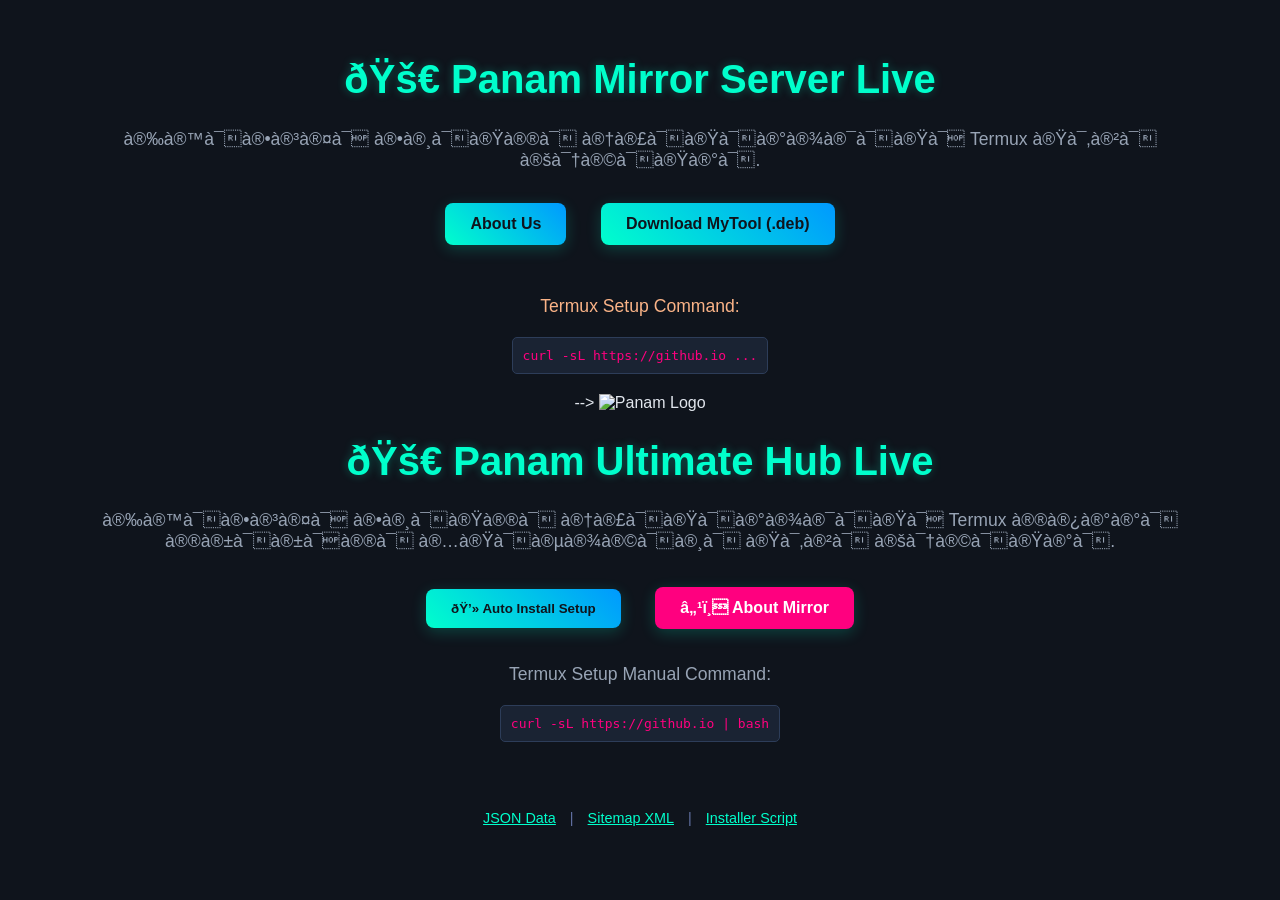
==== index.html @ 7eab3127 "Final Deploy: Launched full 17 advanced project files kit" ====
<!DOCTYPE html>
<html>
<head>
    <title>Panam Mirror Tool-Kit</title>
    <link rel="stylesheet" href="style.css">
</head>
<body>
    <h1>🚀 Panam Mirror Server Live</h1>
    <p>உங்களது கஸ்டம் ஆண்ட்ராய்டு Termux டூல் சென்டர்.</p>
    
    <!-- பக்கங்களுக்கான லிங்க்குகள் -->
    <a href="about.html" class="btn">About Us</a>
    <a href="debs/mytool_1.0.2_all.deb" class="btn" download>Download MyTool (.deb)</a>
    
    <br><br>
    <p style="color: #fab387;">Termux Setup Command:</p>
    <code>curl -sL https://github.io ...</code>
</body>
</html>


<!--<!DOCTYPE html>-->
<!--<html>-->
<!--<head>-->
<!--    <title>Panam Repository</title>-->
<!--</head>-->
<!--<body>-->
<!--    <h1>Welcome to Panam Repository</h1>-->
<!--    <p>உங்களது கஸ்டம் மிரர் சர்வர் வெற்றிகரமாக வேலை செய்கிறது!</p>-->
<!--    -->
<!--    <!-- About பக்கத்திற்கான லிங்க் -->-->
<!--    <br>-->
<!--    <a href="about.html" style="font-size: 20px; color: blue;">About Us பக்கத்திற்குச் செல்ல இங்கே கிளிக் செய்யவும்</a>-->
<!--</body>-->
<!--</html>-->

<!DOCTYPE html>
<html lang="ta">
<head>
    <meta charset="UTF-8">
    <meta name="viewport" content="width=device-width, initial-scale=1.0">
    <title>Panam Ultimate Hub</title>
    <link rel="stylesheet" href="assets/css/style.css">
    <script src="assets/js/script.js"></script>
</head>
<body>
    <img src="assets/images/logo.svg" alt="Panam Logo" width="120">
    <h1>🚀 Panam Ultimate Hub Live</h1>
    <p>உங்களது கஸ்டம் ஆண்ட்ராய்டு Termux மிரர் மற்றும் அட்வான்ஸ் டூல் சென்டர்.</p>
    
    <div style="margin: 20px;">
        <button class="btn" onclick="copyCommand()">💻 Auto Install Setup</button>
        <a href="about.html" class="btn" style="background: #ff007f; color: white;">ℹ️ About Mirror</a>
    </div>

    <p>Termux Setup Manual Command:</p>
    <code id="cmdCode">curl -sL https://github.io | bash</code>

    <br>
    <div style="margin-top: 30px; font-size: 0.9em; color: #6272a4;">
        <a href="data/config.json" style="color: #00ffcc; margin: 10px;">JSON Data</a> | 
        <a href="data/sitemap.xml" style="color: #00ffcc; margin: 10px;">Sitemap XML</a> | 
        <a href="scripts/install.sh" style="color: #00ffcc; margin: 10px;">Installer Script</a>
    </div>
</body>
</html>
---- style.css ----
body {
    font-family: Arial, sans-serif;
    background-color: #1e1e2e;
    color: #cdd6f4;
    text-align: center;
    padding: 20px;
}
h1 { color: #a6e3a1; }
.btn {
    background-color: #89b4fa;
    color: #11111b;
    padding: 10px 20px;
    text-decoration: none;
    border-radius: 5px;
    font-weight: bold;
    display: inline-block;
    margin: 10px;
}
.btn:hover { background-color: #b4befe; }
---- assets/css/style.css ----
body { font-family: 'Segoe UI', Arial, sans-serif; background-color: #0f141c; color: #e1e6ed; text-align: center; padding: 30px; margin: 0; }
h1 { color: #00ffcc; text-shadow: 0 0 10px rgba(0,255,204,0.3); font-size: 2.5em; }
p { color: #98a4b5; font-size: 1.1em; }
.btn { background: linear-gradient(45deg, #00ffcc, #0099ff); color: #0f141c; padding: 12px 25px; text-decoration: none; border-radius: 8px; font-weight: bold; display: inline-block; margin: 15px; box-shadow: 0 4px 15px rgba(0,255,204,0.2); transition: 0.3s; border: none; cursor: pointer; }
.btn:hover { transform: translateY(-3px); box-shadow: 0 6px 20px rgba(0,255,204,0.4); }
code { background-color: #1a2333; padding: 10px; border-radius: 5px; color: #ff007f; font-family: monospace; display: block; width: fit-content; margin: 20px auto; border: 1px solid #2d3d59; }
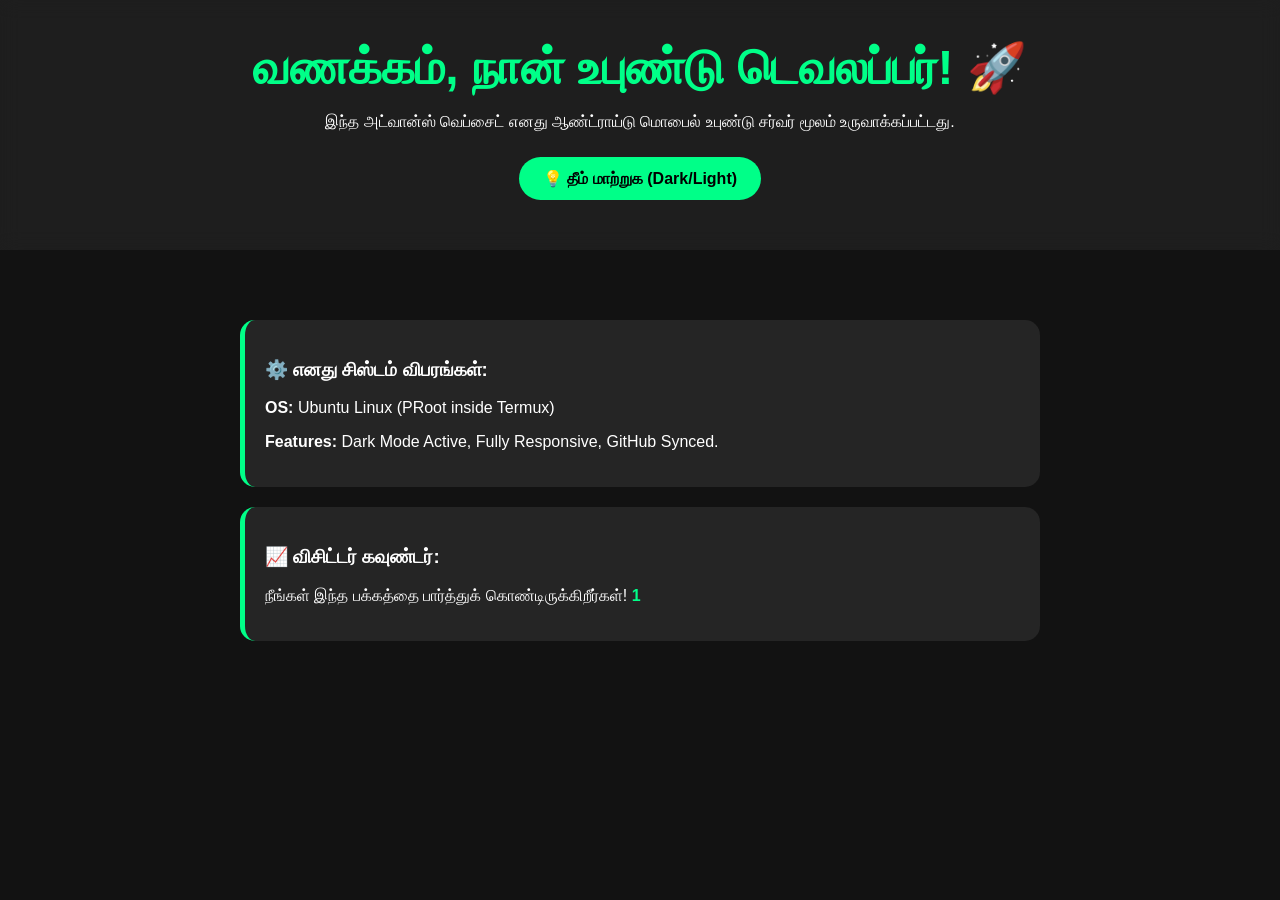
==== commit 2487ccc6: "Added advanced website from Ubuntu" ====
--- a/index.html
+++ b/index.html
@@ -1,66 +1,46 @@
-<!DOCTYPE html>
-<html>
-<head>
-    <title>Panam Mirror Tool-Kit</title>
-    <link rel="stylesheet" href="style.css">
-</head>
-<body>
-    <h1>🚀 Panam Mirror Server Live</h1>
-    <p>உங்களது கஸ்டம் ஆண்ட்ராய்டு Termux டூல் சென்டர்.</p>
-    
-    <!-- பக்கங்களுக்கான லிங்க்குகள் -->
-    <a href="about.html" class="btn">About Us</a>
-    <a href="debs/mytool_1.0.2_all.deb" class="btn" download>Download MyTool (.deb)</a>
-    
-    <br><br>
-    <p style="color: #fab387;">Termux Setup Command:</p>
-    <code>curl -sL https://github.io ...</code>
-</body>
-</html>
-
-
-<!--<!DOCTYPE html>-->
-<!--<html>-->
-<!--<head>-->
-<!--    <title>Panam Repository</title>-->
-<!--</head>-->
-<!--<body>-->
-<!--    <h1>Welcome to Panam Repository</h1>-->
-<!--    <p>உங்களது கஸ்டம் மிரர் சர்வர் வெற்றிகரமாக வேலை செய்கிறது!</p>-->
-<!--    -->
-<!--    <!-- About பக்கத்திற்கான லிங்க் -->-->
-<!--    <br>-->
-<!--    <a href="about.html" style="font-size: 20px; color: blue;">About Us பக்கத்திற்குச் செல்ல இங்கே கிளிக் செய்யவும்</a>-->
-<!--</body>-->
-<!--</html>-->
-
 <!DOCTYPE html>
 <html lang="ta">
 <head>
     <meta charset="UTF-8">
     <meta name="viewport" content="width=device-width, initial-scale=1.0">
-    <title>Panam Ultimate Hub</title>
-    <link rel="stylesheet" href="assets/css/style.css">
-    <script src="assets/js/script.js"></script>
+    <title>Advanced Ubuntu Developer Web</title>
+    <style>
+        :root { --bg: #121212; --text: #ffffff; --primary: #00ff88; }
+        body.light { --bg: #ffffff; --text: #121212; --primary: #ff5722; }
+        body { background-color: var(--bg); color: var(--text); font-family: 'Segoe UI', sans-serif; margin: 0; padding: 0; transition: 0.3s; text-align: center; }
+        header { padding: 40px; background: rgba(255,255,255,0.05); backdrop-filter: blur(10px); }
+        h1 { color: var(--primary); font-size: 3rem; margin: 0; animation: pulse 2s infinite; }
+        .btn { background: var(--primary); color: #000; border: none; padding: 12px 24px; font-size: 16px; border-radius: 25px; cursor: pointer; font-weight: bold; margin: 10px; transition: 0.3s; }
+        .btn:hover { transform: scale(1.1); box-shadow: 0 0 15px var(--primary); }
+        .container { max-width: 800px; margin: 30px auto; padding: 20px; }
+        .card { background: rgba(255,255,255,0.08); padding: 20px; border-radius: 15px; margin: 20px 0; border-left: 5px solid var(--primary); text-align: left; }
+        @keyframes pulse { 0% { transform: scale(1); } 50% { transform: scale(1.02); } 100% { transform: scale(1); } }
+    </style>
 </head>
 <body>
-    <img src="assets/images/logo.svg" alt="Panam Logo" width="120">
-    <h1>🚀 Panam Ultimate Hub Live</h1>
-    <p>உங்களது கஸ்டம் ஆண்ட்ராய்டு Termux மிரர் மற்றும் அட்வான்ஸ் டூல் சென்டர்.</p>
-    
-    <div style="margin: 20px;">
-        <button class="btn" onclick="copyCommand()">💻 Auto Install Setup</button>
-        <a href="about.html" class="btn" style="background: #ff007f; color: white;">ℹ️ About Mirror</a>
+    <header>
+        <h1>வணக்கம், நான் உபுண்டு டெவலப்பர்! 🚀</h1>
+        <p>இந்த அட்வான்ஸ் வெப்சைட் எனது ஆண்ட்ராய்டு மொபைல் உபுண்டு சர்வர் மூலம் உருவாக்கப்பட்டது.</p>
+        <button class="btn" onclick="toggleTheme()">💡 தீம் மாற்றுக (Dark/Light)</button>
+    </header>
+    <div class="container">
+        <div class="card">
+            <h3>⚙️ எனது சிஸ்டம் விபரங்கள்:</h3>
+            <p><strong>OS:</strong> Ubuntu Linux (PRoot inside Termux)</p>
+            <p><strong>Features:</strong> Dark Mode Active, Fully Responsive, GitHub Synced.</p>
+        </div>
+        <div class="card">
+            <h3>📈 விசிட்டர் கவுண்டர்:</h3>
+            <p>நீங்கள் இந்த பக்கத்தை பார்த்துக் கொண்டிருக்கிறீர்கள்! <span id="count" style="color:var(--primary); font-weight:bold;">1</span></p>
+        </div>
     </div>
-
-    <p>Termux Setup Manual Command:</p>
-    <code id="cmdCode">curl -sL https://github.io | bash</code>
-
-    <br>
-    <div style="margin-top: 30px; font-size: 0.9em; color: #6272a4;">
-        <a href="data/config.json" style="color: #00ffcc; margin: 10px;">JSON Data</a> | 
-        <a href="data/sitemap.xml" style="color: #00ffcc; margin: 10px;">Sitemap XML</a> | 
-        <a href="scripts/install.sh" style="color: #00ffcc; margin: 10px;">Installer Script</a>
-    </div>
+    <script>
+        function toggleTheme() { document.body.classList.toggle('light'); }
+        // Simple mock counter animation
+        setInterval(() => {
+            let count = document.getElementById('count');
+            count.innerText = parseInt(count.innerText) + Math.floor(Math.random() * 3) + 1;
+        }, 3000);
+    </script>
 </body>
 </html>
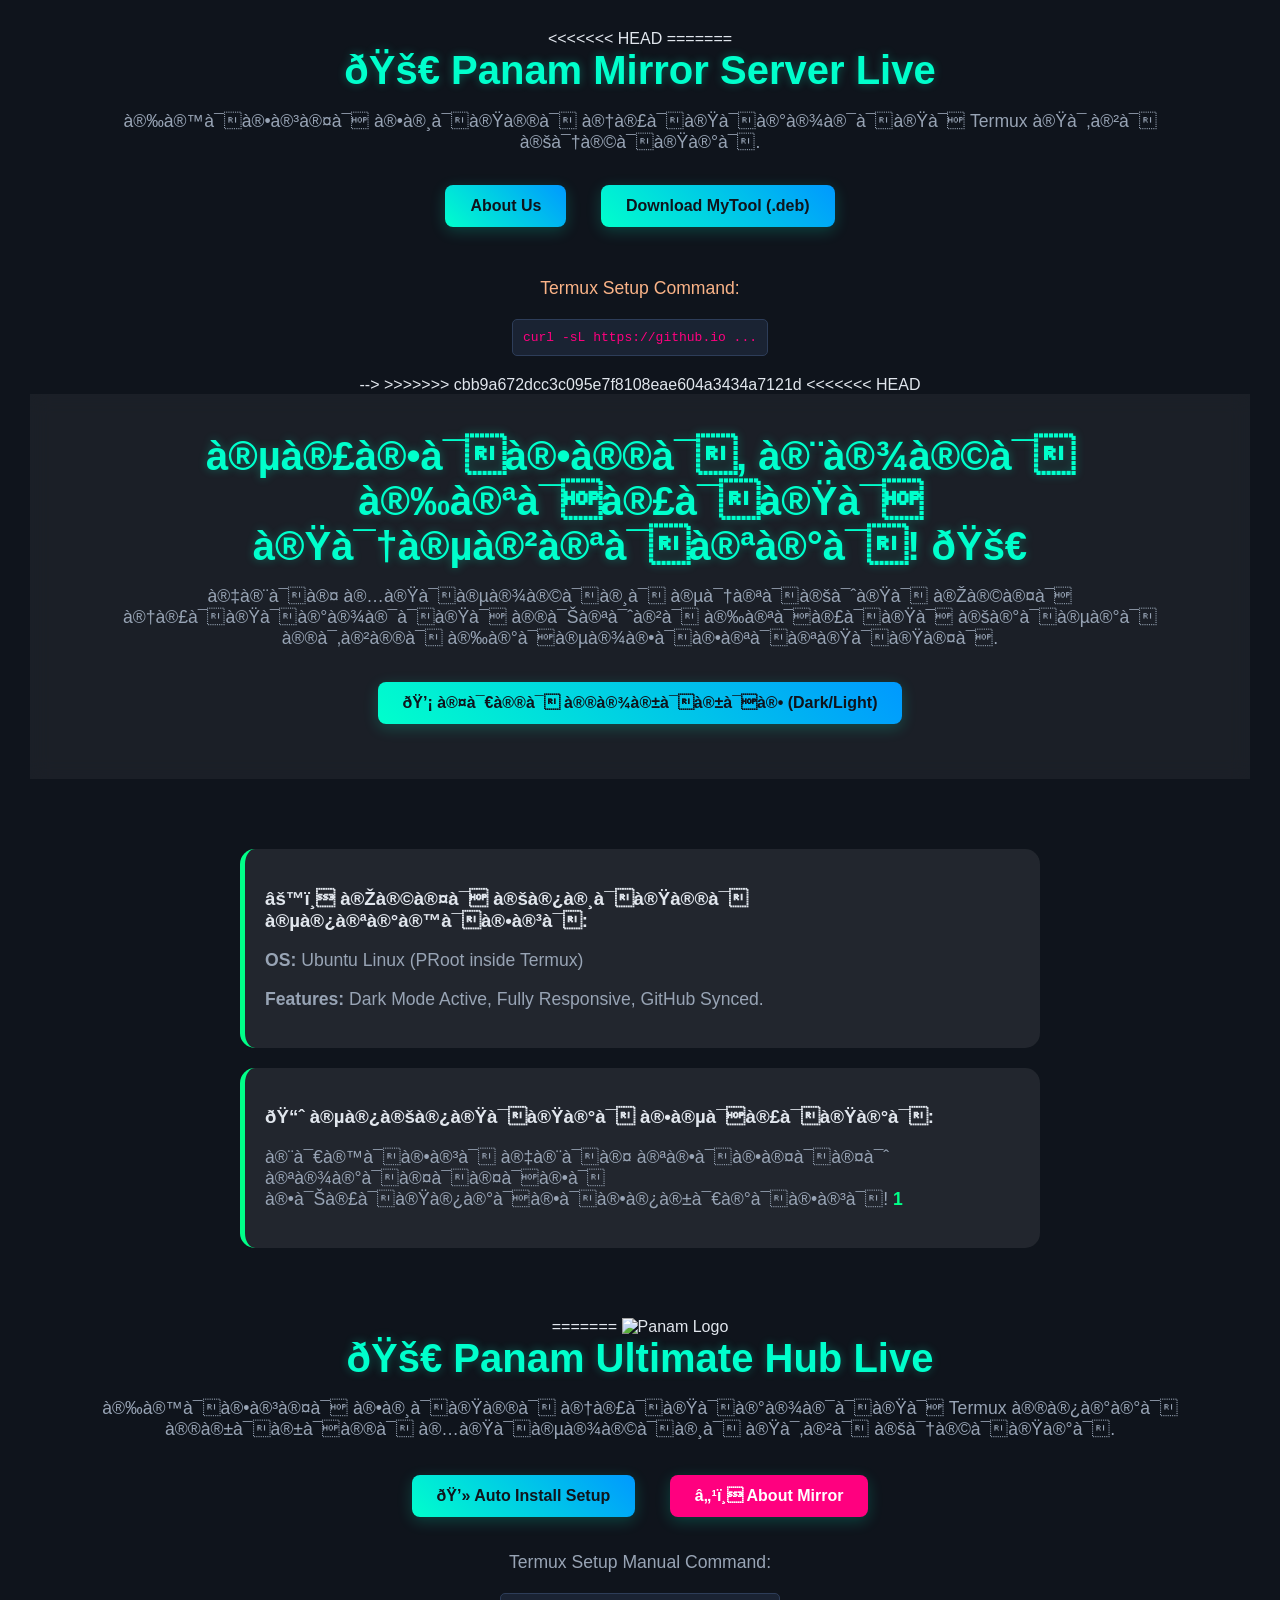
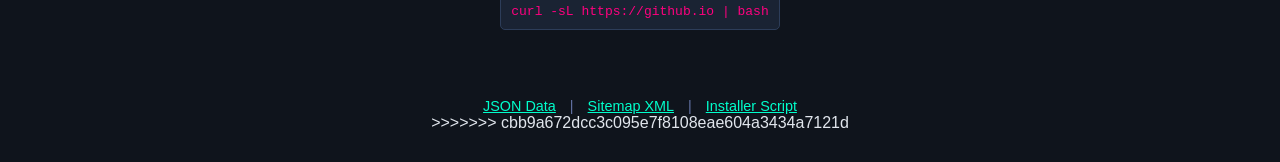
==== commit a256fdea: "Resolved conflicts by keeping current advanced design" ====
--- a/index.html
+++ b/index.html
@@ -1,8 +1,48 @@
 <!DOCTYPE html>
+<<<<<<< HEAD
+=======
+<html>
+<head>
+    <title>Panam Mirror Tool-Kit</title>
+    <link rel="stylesheet" href="style.css">
+</head>
+<body>
+    <h1>🚀 Panam Mirror Server Live</h1>
+    <p>உங்களது கஸ்டம் ஆண்ட்ராய்டு Termux டூல் சென்டர்.</p>
+    
+    <!-- பக்கங்களுக்கான லிங்க்குகள் -->
+    <a href="about.html" class="btn">About Us</a>
+    <a href="debs/mytool_1.0.2_all.deb" class="btn" download>Download MyTool (.deb)</a>
+    
+    <br><br>
+    <p style="color: #fab387;">Termux Setup Command:</p>
+    <code>curl -sL https://github.io ...</code>
+</body>
+</html>
+
+
+<!--<!DOCTYPE html>-->
+<!--<html>-->
+<!--<head>-->
+<!--    <title>Panam Repository</title>-->
+<!--</head>-->
+<!--<body>-->
+<!--    <h1>Welcome to Panam Repository</h1>-->
+<!--    <p>உங்களது கஸ்டம் மிரர் சர்வர் வெற்றிகரமாக வேலை செய்கிறது!</p>-->
+<!--    -->
+<!--    <!-- About பக்கத்திற்கான லிங்க் -->-->
+<!--    <br>-->
+<!--    <a href="about.html" style="font-size: 20px; color: blue;">About Us பக்கத்திற்குச் செல்ல இங்கே கிளிக் செய்யவும்</a>-->
+<!--</body>-->
+<!--</html>-->
+
+<!DOCTYPE html>
+>>>>>>> cbb9a672dcc3c095e7f8108eae604a3434a7121d
 <html lang="ta">
 <head>
     <meta charset="UTF-8">
     <meta name="viewport" content="width=device-width, initial-scale=1.0">
+<<<<<<< HEAD
     <title>Advanced Ubuntu Developer Web</title>
     <style>
         :root { --bg: #121212; --text: #ffffff; --primary: #00ff88; }
@@ -42,5 +82,30 @@
             count.innerText = parseInt(count.innerText) + Math.floor(Math.random() * 3) + 1;
         }, 3000);
     </script>
+=======
+    <title>Panam Ultimate Hub</title>
+    <link rel="stylesheet" href="assets/css/style.css">
+    <script src="assets/js/script.js"></script>
+</head>
+<body>
+    <img src="assets/images/logo.svg" alt="Panam Logo" width="120">
+    <h1>🚀 Panam Ultimate Hub Live</h1>
+    <p>உங்களது கஸ்டம் ஆண்ட்ராய்டு Termux மிரர் மற்றும் அட்வான்ஸ் டூல் சென்டர்.</p>
+    
+    <div style="margin: 20px;">
+        <button class="btn" onclick="copyCommand()">💻 Auto Install Setup</button>
+        <a href="about.html" class="btn" style="background: #ff007f; color: white;">ℹ️ About Mirror</a>
+    </div>
+
+    <p>Termux Setup Manual Command:</p>
+    <code id="cmdCode">curl -sL https://github.io | bash</code>
+
+    <br>
+    <div style="margin-top: 30px; font-size: 0.9em; color: #6272a4;">
+        <a href="data/config.json" style="color: #00ffcc; margin: 10px;">JSON Data</a> | 
+        <a href="data/sitemap.xml" style="color: #00ffcc; margin: 10px;">Sitemap XML</a> | 
+        <a href="scripts/install.sh" style="color: #00ffcc; margin: 10px;">Installer Script</a>
+    </div>
+>>>>>>> cbb9a672dcc3c095e7f8108eae604a3434a7121d
 </body>
 </html>
--- a/style.css
+++ b/style.css
@@ -0,0 +1,19 @@
+body {
+    font-family: Arial, sans-serif;
+    background-color: #1e1e2e;
+    color: #cdd6f4;
+    text-align: center;
+    padding: 20px;
+}
+h1 { color: #a6e3a1; }
+.btn {
+    background-color: #89b4fa;
+    color: #11111b;
+    padding: 10px 20px;
+    text-decoration: none;
+    border-radius: 5px;
+    font-weight: bold;
+    display: inline-block;
+    margin: 10px;
+}
+.btn:hover { background-color: #b4befe; }
--- a/assets/css/style.css
+++ b/assets/css/style.css
@@ -0,0 +1,6 @@
+body { font-family: 'Segoe UI', Arial, sans-serif; background-color: #0f141c; color: #e1e6ed; text-align: center; padding: 30px; margin: 0; }
+h1 { color: #00ffcc; text-shadow: 0 0 10px rgba(0,255,204,0.3); font-size: 2.5em; }
+p { color: #98a4b5; font-size: 1.1em; }
+.btn { background: linear-gradient(45deg, #00ffcc, #0099ff); color: #0f141c; padding: 12px 25px; text-decoration: none; border-radius: 8px; font-weight: bold; display: inline-block; margin: 15px; box-shadow: 0 4px 15px rgba(0,255,204,0.2); transition: 0.3s; border: none; cursor: pointer; }
+.btn:hover { transform: translateY(-3px); box-shadow: 0 6px 20px rgba(0,255,204,0.4); }
+code { background-color: #1a2333; padding: 10px; border-radius: 5px; color: #ff007f; font-family: monospace; display: block; width: fit-content; margin: 20px auto; border: 1px solid #2d3d59; }
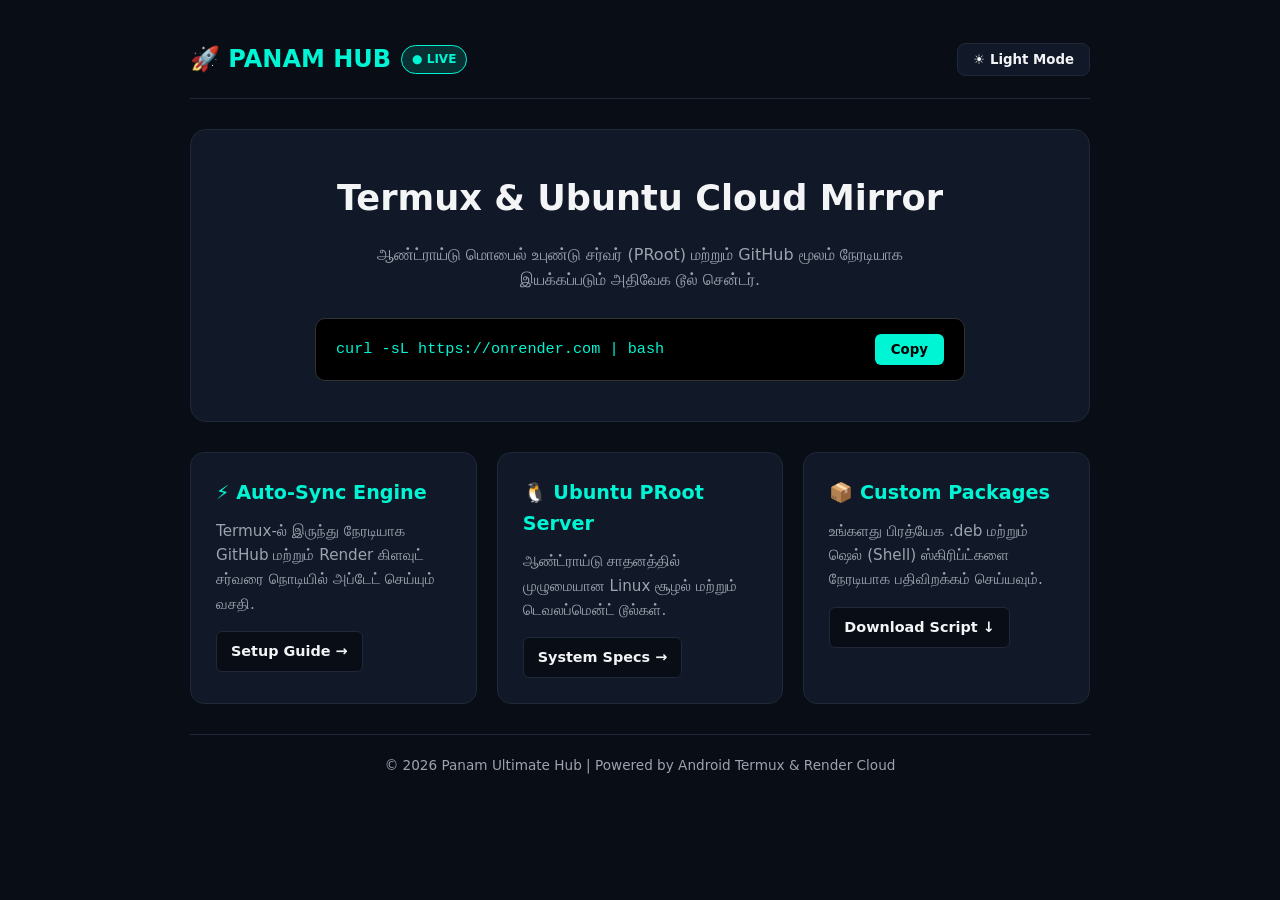
==== commit 069478bc: "Total Redesign: Panam Ultimate Hub v2.0" ====
--- a/index.html
+++ b/index.html
@@ -1,111 +1,269 @@
 <!DOCTYPE html>
-<<<<<<< HEAD
-=======
-<html>
-<head>
-    <title>Panam Mirror Tool-Kit</title>
-    <link rel="stylesheet" href="style.css">
-</head>
-<body>
-    <h1>🚀 Panam Mirror Server Live</h1>
-    <p>உங்களது கஸ்டம் ஆண்ட்ராய்டு Termux டூல் சென்டர்.</p>
-    
-    <!-- பக்கங்களுக்கான லிங்க்குகள் -->
-    <a href="about.html" class="btn">About Us</a>
-    <a href="debs/mytool_1.0.2_all.deb" class="btn" download>Download MyTool (.deb)</a>
-    
-    <br><br>
-    <p style="color: #fab387;">Termux Setup Command:</p>
-    <code>curl -sL https://github.io ...</code>
-</body>
-</html>
-
-
-<!--<!DOCTYPE html>-->
-<!--<html>-->
-<!--<head>-->
-<!--    <title>Panam Repository</title>-->
-<!--</head>-->
-<!--<body>-->
-<!--    <h1>Welcome to Panam Repository</h1>-->
-<!--    <p>உங்களது கஸ்டம் மிரர் சர்வர் வெற்றிகரமாக வேலை செய்கிறது!</p>-->
-<!--    -->
-<!--    <!-- About பக்கத்திற்கான லிங்க் -->-->
-<!--    <br>-->
-<!--    <a href="about.html" style="font-size: 20px; color: blue;">About Us பக்கத்திற்குச் செல்ல இங்கே கிளிக் செய்யவும்</a>-->
-<!--</body>-->
-<!--</html>-->
-
-<!DOCTYPE html>
->>>>>>> cbb9a672dcc3c095e7f8108eae604a3434a7121d
 <html lang="ta">
 <head>
     <meta charset="UTF-8">
     <meta name="viewport" content="width=device-width, initial-scale=1.0">
-<<<<<<< HEAD
-    <title>Advanced Ubuntu Developer Web</title>
+    <title>Panam Ultimate Hub | Termux & Linux Cloud Mirror</title>
     <style>
-        :root { --bg: #121212; --text: #ffffff; --primary: #00ff88; }
-        body.light { --bg: #ffffff; --text: #121212; --primary: #ff5722; }
-        body { background-color: var(--bg); color: var(--text); font-family: 'Segoe UI', sans-serif; margin: 0; padding: 0; transition: 0.3s; text-align: center; }
-        header { padding: 40px; background: rgba(255,255,255,0.05); backdrop-filter: blur(10px); }
-        h1 { color: var(--primary); font-size: 3rem; margin: 0; animation: pulse 2s infinite; }
-        .btn { background: var(--primary); color: #000; border: none; padding: 12px 24px; font-size: 16px; border-radius: 25px; cursor: pointer; font-weight: bold; margin: 10px; transition: 0.3s; }
-        .btn:hover { transform: scale(1.1); box-shadow: 0 0 15px var(--primary); }
-        .container { max-width: 800px; margin: 30px auto; padding: 20px; }
-        .card { background: rgba(255,255,255,0.08); padding: 20px; border-radius: 15px; margin: 20px 0; border-left: 5px solid var(--primary); text-align: left; }
-        @keyframes pulse { 0% { transform: scale(1); } 50% { transform: scale(1.02); } 100% { transform: scale(1); } }
+        :root {
+            --bg-color: #090d16;
+            --card-bg: #111827;
+            --text-main: #f3f4f6;
+            --text-muted: #9ca3af;
+            --accent: #00f5d4;
+            --accent-hover: #00cbb0;
+            --border-color: #1f2937;
+        }
+
+        .light-mode {
+            --bg-color: #f8fafc;
+            --card-bg: #ffffff;
+            --text-main: #0f172a;
+            --text-muted: #475569;
+            --accent: #0284c7;
+            --accent-hover: #0369a1;
+            --border-color: #e2e8f0;
+        }
+
+        * {
+            margin: 0;
+            padding: 0;
+            box-sizing: border-box;
+            font-family: 'Segoe UI', system-ui, -apple-system, sans-serif;
+            transition: background-color 0.3s, color 0.3s;
+        }
+
+        body {
+            background-color: var(--bg-color);
+            color: var(--text-main);
+            line-height: 1.6;
+            padding: 20px;
+        }
+
+        .container {
+            max-width: 900px;
+            margin: 0 auto;
+        }
+
+        /* Header */
+        header {
+            display: flex;
+            justify-content: space-between;
+            align-items: center;
+            padding: 20px 0;
+            border-bottom: 1px solid var(--border-color);
+            margin-bottom: 30px;
+        }
+
+        .logo {
+            font-size: 1.5rem;
+            font-weight: 800;
+            color: var(--accent);
+            display: flex;
+            align-items: center;
+            gap: 10px;
+        }
+
+        .status-badge {
+            font-size: 0.75rem;
+            background: rgba(0, 245, 212, 0.15);
+            color: var(--accent);
+            padding: 4px 10px;
+            border-radius: 20px;
+            border: 1px solid var(--accent);
+        }
+
+        .theme-btn {
+            background: var(--card-bg);
+            color: var(--text-main);
+            border: 1px solid var(--border-color);
+            padding: 8px 15px;
+            border-radius: 8px;
+            cursor: pointer;
+            font-weight: 600;
+        }
+
+        /* Hero Section */
+        .hero {
+            text-align: center;
+            padding: 40px 20px;
+            background: var(--card-bg);
+            border-radius: 16px;
+            border: 1px solid var(--border-color);
+            margin-bottom: 30px;
+        }
+
+        .hero h1 {
+            font-size: 2.2rem;
+            margin-bottom: 15px;
+        }
+
+        .hero p {
+            color: var(--text-muted);
+            max-width: 600px;
+            margin: 0 auto 25px;
+        }
+
+        /* Terminal Box */
+        .terminal-box {
+            background: #000000;
+            border: 1px solid #333;
+            border-radius: 10px;
+            padding: 15px 20px;
+            max-width: 650px;
+            margin: 0 auto;
+            display: flex;
+            justify-content: space-between;
+            align-items: center;
+            text-align: left;
+        }
+
+        .terminal-code {
+            color: #00f5d4;
+            font-family: 'Courier New', monospace;
+            font-size: 0.95rem;
+            overflow-x: auto;
+        }
+
+        .copy-btn {
+            background: var(--accent);
+            color: #000;
+            border: none;
+            padding: 8px 16px;
+            border-radius: 6px;
+            font-weight: bold;
+            cursor: pointer;
+            margin-left: 15px;
+            white-space: nowrap;
+        }
+
+        .copy-btn:hover {
+            background: var(--accent-hover);
+        }
+
+        /* Grid Cards */
+        .grid {
+            display: grid;
+            grid-template-columns: repeat(auto-fit, minmax(260px, 1fr));
+            gap: 20px;
+            margin-bottom: 30px;
+        }
+
+        .card {
+            background: var(--card-bg);
+            padding: 25px;
+            border-radius: 14px;
+            border: 1px solid var(--border-color);
+        }
+
+        .card h3 {
+            color: var(--accent);
+            margin-bottom: 10px;
+            font-size: 1.2rem;
+        }
+
+        .card p {
+            color: var(--text-muted);
+            font-size: 0.95rem;
+            margin-bottom: 15px;
+        }
+
+        .btn-link {
+            display: inline-block;
+            color: var(--text-main);
+            text-decoration: none;
+            background: var(--bg-color);
+            padding: 8px 14px;
+            border-radius: 6px;
+            border: 1px solid var(--border-color);
+            font-size: 0.9rem;
+            font-weight: 600;
+        }
+
+        .btn-link:hover {
+            border-color: var(--accent);
+            color: var(--accent);
+        }
+
+        /* Footer */
+        footer {
+            text-align: center;
+            color: var(--text-muted);
+            font-size: 0.85rem;
+            padding-top: 20px;
+            border-top: 1px solid var(--border-color);
+        }
     </style>
 </head>
 <body>
+
+<div class="container">
     <header>
-        <h1>வணக்கம், நான் உபுண்டு டெவலப்பர்! 🚀</h1>
-        <p>இந்த அட்வான்ஸ் வெப்சைட் எனது ஆண்ட்ராய்டு மொபைல் உபுண்டு சர்வர் மூலம் உருவாக்கப்பட்டது.</p>
-        <button class="btn" onclick="toggleTheme()">💡 தீம் மாற்றுக (Dark/Light)</button>
+        <div class="logo">
+            🚀 PANAM HUB <span class="status-badge">● LIVE</span>
+        </div>
+        <button class="theme-btn" onclick="toggleTheme()" id="themeBtn">☀️ Light Mode</button>
     </header>
-    <div class="container">
+
+    <section class="hero">
+        <h1>Termux & Ubuntu Cloud Mirror</h1>
+        <p>ஆண்ட்ராய்டு மொபைல் உபுண்டு சர்வர் (PRoot) மற்றும் GitHub மூலம் நேரடியாக இயக்கப்படும் அதிவேக டூல் சென்டர்.</p>
+        
+        <div class="terminal-box">
+            <span class="terminal-code" id="cmdText">curl -sL https://onrender.com | bash</span>
+            <button class="copy-btn" onclick="copyCommand()" id="copyBtn">Copy</button>
+        </div>
+    </section>
+
+    <section class="grid">
         <div class="card">
-            <h3>⚙️ எனது சிஸ்டம் விபரங்கள்:</h3>
-            <p><strong>OS:</strong> Ubuntu Linux (PRoot inside Termux)</p>
-            <p><strong>Features:</strong> Dark Mode Active, Fully Responsive, GitHub Synced.</p>
-        </div>
+            <h3>⚡ Auto-Sync Engine</h3>
+            <p>Termux-ல் இருந்து நேரடியாக GitHub மற்றும் Render கிளவுட் சர்வரை நொடியில் அப்டேட் செய்யும் வசதி.</p>
+            <a href="#setup" class="btn-link" onclick="alert('மேலே உள்ள Termux கமாண்டை காப்பி செய்து இயக்கவும்!')">Setup Guide →</a>
+        </div>
+
         <div class="card">
-            <h3>📈 விசிட்டர் கவுண்டர்:</h3>
-            <p>நீங்கள் இந்த பக்கத்தை பார்த்துக் கொண்டிருக்கிறீர்கள்! <span id="count" style="color:var(--primary); font-weight:bold;">1</span></p>
-        </div>
-    </div>
-    <script>
-        function toggleTheme() { document.body.classList.toggle('light'); }
-        // Simple mock counter animation
-        setInterval(() => {
-            let count = document.getElementById('count');
-            count.innerText = parseInt(count.innerText) + Math.floor(Math.random() * 3) + 1;
-        }, 3000);
-    </script>
-=======
-    <title>Panam Ultimate Hub</title>
-    <link rel="stylesheet" href="assets/css/style.css">
-    <script src="assets/js/script.js"></script>
-</head>
-<body>
-    <img src="assets/images/logo.svg" alt="Panam Logo" width="120">
-    <h1>🚀 Panam Ultimate Hub Live</h1>
-    <p>உங்களது கஸ்டம் ஆண்ட்ராய்டு Termux மிரர் மற்றும் அட்வான்ஸ் டூல் சென்டர்.</p>
-    
-    <div style="margin: 20px;">
-        <button class="btn" onclick="copyCommand()">💻 Auto Install Setup</button>
-        <a href="about.html" class="btn" style="background: #ff007f; color: white;">ℹ️ About Mirror</a>
-    </div>
-
-    <p>Termux Setup Manual Command:</p>
-    <code id="cmdCode">curl -sL https://github.io | bash</code>
-
-    <br>
-    <div style="margin-top: 30px; font-size: 0.9em; color: #6272a4;">
-        <a href="data/config.json" style="color: #00ffcc; margin: 10px;">JSON Data</a> | 
-        <a href="data/sitemap.xml" style="color: #00ffcc; margin: 10px;">Sitemap XML</a> | 
-        <a href="scripts/install.sh" style="color: #00ffcc; margin: 10px;">Installer Script</a>
-    </div>
->>>>>>> cbb9a672dcc3c095e7f8108eae604a3434a7121d
+            <h3>🐧 Ubuntu PRoot Server</h3>
+            <p>ஆண்ட்ராய்டு சாதனத்தில் முழுமையான Linux சூழல் மற்றும் டெவலப்மென்ட் டூல்கள்.</p>
+            <a href="#system" class="btn-link" onclick="showSysInfo()">System Specs →</a>
+        </div>
+
+        <div class="card">
+            <h3>📦 Custom Packages</h3>
+            <p>உங்களது பிரத்யேக .deb மற்றும் ஷெல் (Shell) ஸ்கிரிப்ட்களை நேரடியாக பதிவிறக்கம் செய்யவும்.</p>
+            <a href="install.sh" download class="btn-link">Download Script ↓</a>
+        </div>
+    </section>
+
+    <footer>
+        <p>© 2026 Panam Ultimate Hub | Powered by Android Termux & Render Cloud</p>
+    </footer>
+</div>
+
+<script>
+    function toggleTheme() {
+        document.body.classList.toggle('light-mode');
+        const btn = document.getElementById('themeBtn');
+        if (document.body.classList.contains('light-mode')) {
+            btn.innerText = '🌙 Dark Mode';
+        } else {
+            btn.innerText = '☀️ Light Mode';
+        }
+    }
+
+    function copyCommand() {
+        const cmd = document.getElementById('cmdText').innerText;
+        navigator.clipboard.writeText(cmd);
+        const btn = document.getElementById('copyBtn');
+        btn.innerText = 'Copied! ✅';
+        setTimeout(() => { btn.innerText = 'Copy'; }, 2000);
+    }
+
+    function showSysInfo() {
+        alert("OS: Ubuntu Linux (PRoot inside Termux)\nHost: Render Cloud\nSync: GitHub Auto-Deploy Active");
+    }
+</script>
+
 </body>
 </html>
+
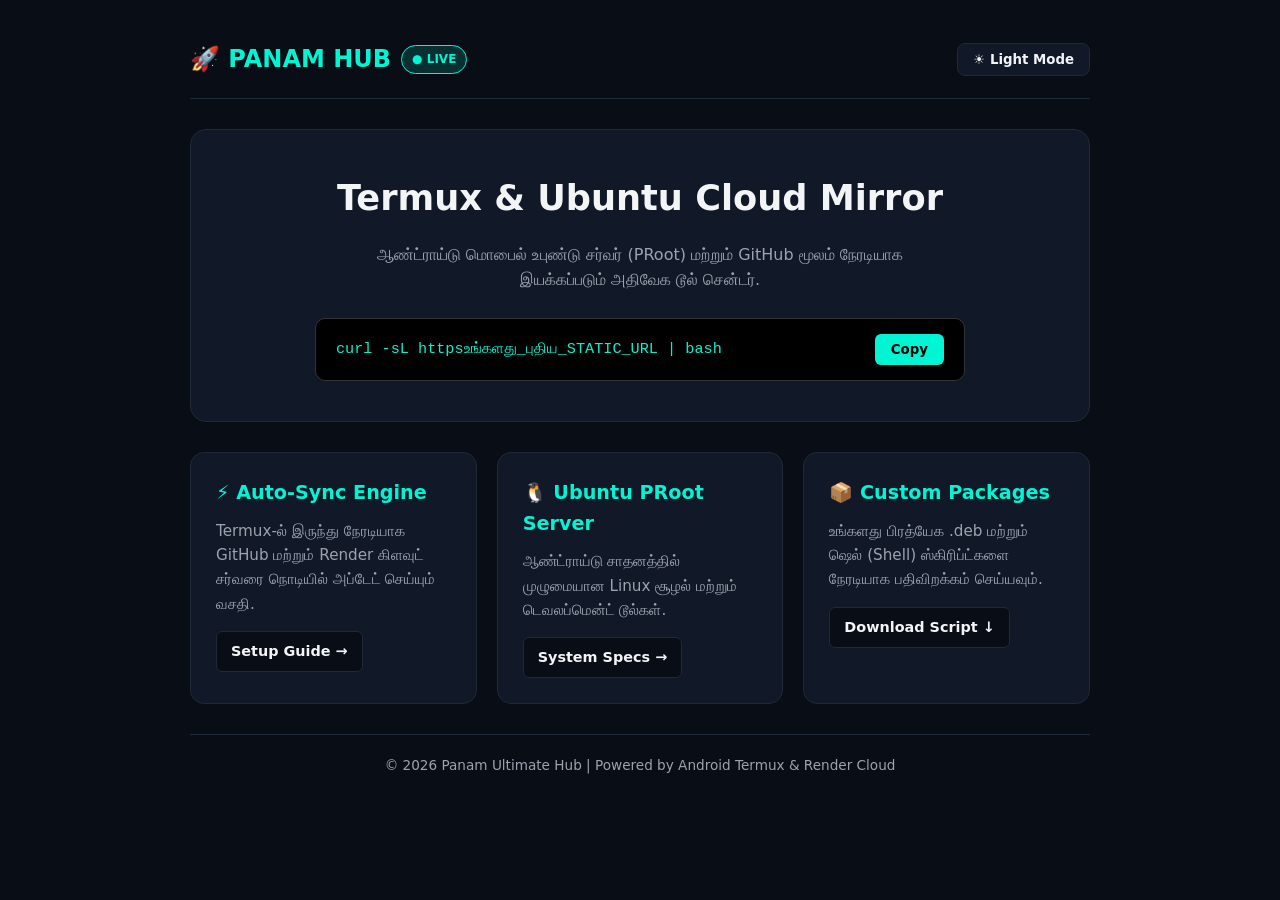
==== commit e48d7adb: "Update static site URL" ====
--- a/index.html
+++ b/index.html
@@ -210,7 +210,7 @@
         <p>ஆண்ட்ராய்டு மொபைல் உபுண்டு சர்வர் (PRoot) மற்றும் GitHub மூலம் நேரடியாக இயக்கப்படும் அதிவேக டூல் சென்டர்.</p>
         
         <div class="terminal-box">
-            <span class="terminal-code" id="cmdText">curl -sL https://onrender.com | bash</span>
+            <span class="terminal-code" id="cmdText">curl -sL httpsஉங்களது_புதிய_STATIC_URL | bash</span>
             <button class="copy-btn" onclick="copyCommand()" id="copyBtn">Copy</button>
         </div>
     </section>
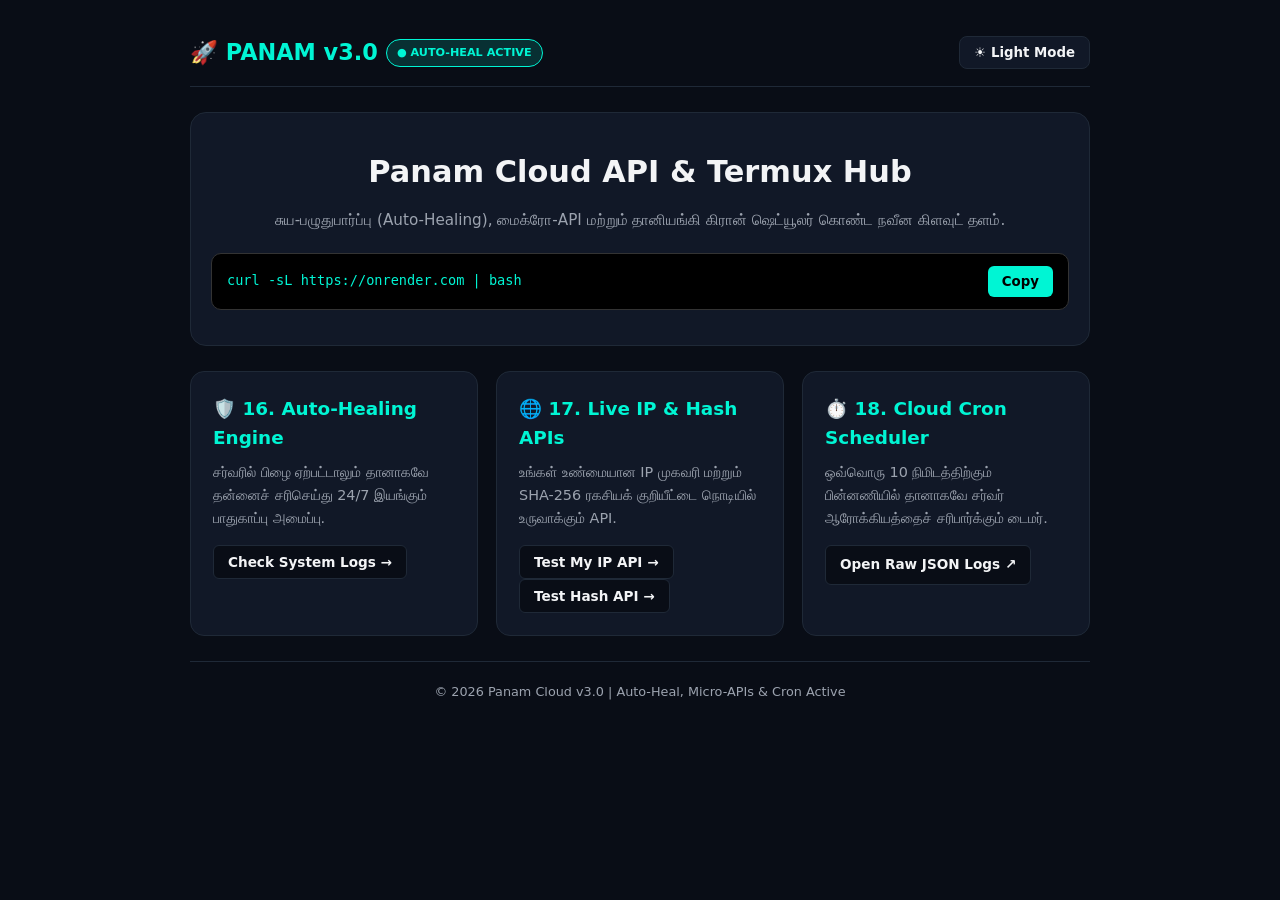
==== commit d7565ad0: "Update UI for Features 16, 17, 18 and fix URL" ====
--- a/index.html
+++ b/index.html
@@ -3,7 +3,7 @@
 <head>
     <meta charset="UTF-8">
     <meta name="viewport" content="width=device-width, initial-scale=1.0">
-    <title>Panam Ultimate Hub | Termux & Linux Cloud Mirror</title>
+    <title>Panam Ultimate Hub v3.0 | Cloud API & Auto-Heal</title>
     <style>
         :root {
             --bg-color: #090d16;
@@ -14,7 +14,6 @@
             --accent-hover: #00cbb0;
             --border-color: #1f2937;
         }
-
         .light-mode {
             --bg-color: #f8fafc;
             --card-bg: #ffffff;
@@ -24,246 +23,101 @@
             --accent-hover: #0369a1;
             --border-color: #e2e8f0;
         }
-
-        * {
-            margin: 0;
-            padding: 0;
-            box-sizing: border-box;
-            font-family: 'Segoe UI', system-ui, -apple-system, sans-serif;
-            transition: background-color 0.3s, color 0.3s;
-        }
-
-        body {
-            background-color: var(--bg-color);
-            color: var(--text-main);
-            line-height: 1.6;
-            padding: 20px;
-        }
-
-        .container {
-            max-width: 900px;
-            margin: 0 auto;
-        }
-
-        /* Header */
-        header {
-            display: flex;
-            justify-content: space-between;
-            align-items: center;
-            padding: 20px 0;
-            border-bottom: 1px solid var(--border-color);
-            margin-bottom: 30px;
-        }
-
-        .logo {
-            font-size: 1.5rem;
-            font-weight: 800;
-            color: var(--accent);
-            display: flex;
-            align-items: center;
-            gap: 10px;
-        }
-
-        .status-badge {
-            font-size: 0.75rem;
-            background: rgba(0, 245, 212, 0.15);
-            color: var(--accent);
-            padding: 4px 10px;
-            border-radius: 20px;
-            border: 1px solid var(--accent);
-        }
-
-        .theme-btn {
-            background: var(--card-bg);
-            color: var(--text-main);
-            border: 1px solid var(--border-color);
-            padding: 8px 15px;
-            border-radius: 8px;
-            cursor: pointer;
-            font-weight: 600;
-        }
-
-        /* Hero Section */
-        .hero {
-            text-align: center;
-            padding: 40px 20px;
-            background: var(--card-bg);
-            border-radius: 16px;
-            border: 1px solid var(--border-color);
-            margin-bottom: 30px;
-        }
-
-        .hero h1 {
-            font-size: 2.2rem;
-            margin-bottom: 15px;
-        }
-
-        .hero p {
-            color: var(--text-muted);
-            max-width: 600px;
-            margin: 0 auto 25px;
-        }
-
-        /* Terminal Box */
-        .terminal-box {
-            background: #000000;
-            border: 1px solid #333;
-            border-radius: 10px;
-            padding: 15px 20px;
-            max-width: 650px;
-            margin: 0 auto;
-            display: flex;
-            justify-content: space-between;
-            align-items: center;
-            text-align: left;
-        }
-
-        .terminal-code {
-            color: #00f5d4;
-            font-family: 'Courier New', monospace;
-            font-size: 0.95rem;
-            overflow-x: auto;
-        }
-
-        .copy-btn {
-            background: var(--accent);
-            color: #000;
-            border: none;
-            padding: 8px 16px;
-            border-radius: 6px;
-            font-weight: bold;
-            cursor: pointer;
-            margin-left: 15px;
-            white-space: nowrap;
-        }
-
-        .copy-btn:hover {
-            background: var(--accent-hover);
-        }
-
-        /* Grid Cards */
-        .grid {
-            display: grid;
-            grid-template-columns: repeat(auto-fit, minmax(260px, 1fr));
-            gap: 20px;
-            margin-bottom: 30px;
-        }
-
-        .card {
-            background: var(--card-bg);
-            padding: 25px;
-            border-radius: 14px;
-            border: 1px solid var(--border-color);
-        }
-
-        .card h3 {
-            color: var(--accent);
-            margin-bottom: 10px;
-            font-size: 1.2rem;
-        }
-
-        .card p {
-            color: var(--text-muted);
-            font-size: 0.95rem;
-            margin-bottom: 15px;
-        }
-
-        .btn-link {
-            display: inline-block;
-            color: var(--text-main);
-            text-decoration: none;
-            background: var(--bg-color);
-            padding: 8px 14px;
-            border-radius: 6px;
-            border: 1px solid var(--border-color);
-            font-size: 0.9rem;
-            font-weight: 600;
-        }
-
-        .btn-link:hover {
-            border-color: var(--accent);
-            color: var(--accent);
-        }
-
-        /* Footer */
-        footer {
-            text-align: center;
-            color: var(--text-muted);
-            font-size: 0.85rem;
-            padding-top: 20px;
-            border-top: 1px solid var(--border-color);
-        }
+        * { margin: 0; padding: 0; box-sizing: border-box; font-family: system-ui, -apple-system, sans-serif; transition: 0.3s; }
+        body { background-color: var(--bg-color); color: var(--text-main); line-height: 1.6; padding: 20px; }
+        .container { max-width: 900px; margin: 0 auto; }
+        header { display: flex; justify-content: space-between; align-items: center; padding: 15px 0; border-bottom: 1px solid var(--border-color); margin-bottom: 25px; }
+        .logo { font-size: 1.4rem; font-weight: 800; color: var(--accent); display: flex; align-items: center; gap: 8px; }
+        .status-badge { font-size: 0.7rem; background: rgba(0, 245, 212, 0.15); color: var(--accent); padding: 4px 10px; border-radius: 20px; border: 1px solid var(--accent); }
+        .theme-btn { background: var(--card-bg); color: var(--text-main); border: 1px solid var(--border-color); padding: 8px 14px; border-radius: 8px; cursor: pointer; font-weight: 600; }
+        .hero { text-align: center; padding: 35px 20px; background: var(--card-bg); border-radius: 16px; border: 1px solid var(--border-color); margin-bottom: 25px; }
+        .hero h1 { font-size: 1.9rem; margin-bottom: 12px; }
+        .hero p { color: var(--text-muted); margin-bottom: 20px; font-size: 0.95rem; }
+        .terminal-box { background: #000; border: 1px solid #333; border-radius: 10px; padding: 12px 15px; display: flex; justify-content: space-between; align-items: center; text-align: left; }
+        .terminal-code { color: #00f5d4; font-family: monospace; font-size: 0.85rem; word-break: break-all; }
+        .copy-btn { background: var(--accent); color: #000; border: none; padding: 8px 14px; border-radius: 6px; font-weight: bold; cursor: pointer; margin-left: 10px; white-space: nowrap; }
+        .grid { display: grid; grid-template-columns: repeat(auto-fit, minmax(260px, 1fr)); gap: 18px; margin-bottom: 25px; }
+        .card { background: var(--card-bg); padding: 22px; border-radius: 14px; border: 1px solid var(--border-color); }
+        .card h3 { color: var(--accent); margin-bottom: 8px; font-size: 1.15rem; }
+        .card p { color: var(--text-muted); font-size: 0.9rem; margin-bottom: 15px; }
+        .btn-link { display: inline-block; color: var(--text-main); text-decoration: none; background: var(--bg-color); padding: 8px 14px; border-radius: 6px; border: 1px solid var(--border-color); font-size: 0.85rem; font-weight: 600; cursor: pointer; }
+        .btn-link:hover { border-color: var(--accent); color: var(--accent); }
+        #apiOutput { background: #000; color: #00f5d4; padding: 15px; border-radius: 10px; font-family: monospace; font-size: 0.85rem; margin-bottom: 25px; display: none; white-space: pre-wrap; border: 1px solid var(--accent); }
+        footer { text-align: center; color: var(--text-muted); font-size: 0.8rem; padding-top: 20px; border-top: 1px solid var(--border-color); }
     </style>
 </head>
 <body>
 
 <div class="container">
     <header>
-        <div class="logo">
-            🚀 PANAM HUB <span class="status-badge">● LIVE</span>
-        </div>
+        <div class="logo">🚀 PANAM v3.0 <span class="status-badge">● AUTO-HEAL ACTIVE</span></div>
         <button class="theme-btn" onclick="toggleTheme()" id="themeBtn">☀️ Light Mode</button>
     </header>
 
     <section class="hero">
-        <h1>Termux & Ubuntu Cloud Mirror</h1>
-        <p>ஆண்ட்ராய்டு மொபைல் உபுண்டு சர்வர் (PRoot) மற்றும் GitHub மூலம் நேரடியாக இயக்கப்படும் அதிவேக டூல் சென்டர்.</p>
+        <h1>Panam Cloud API & Termux Hub</h1>
+        <p>சுய-பழுதுபார்ப்பு (Auto-Healing), மைக்ரோ-API மற்றும் தானியங்கி கிரான் ஷெட்யூலர் கொண்ட நவீன கிளவுட் தளம்.</p>
         
         <div class="terminal-box">
-            <span class="terminal-code" id="cmdText">curl -sL httpsஉங்களது_புதிய_STATIC_URL | bash</span>
+            <span class="terminal-code" id="cmdText">curl -sL https://onrender.com | bash</span>
             <button class="copy-btn" onclick="copyCommand()" id="copyBtn">Copy</button>
         </div>
     </section>
 
+    <div id="apiOutput"></div>
+
     <section class="grid">
         <div class="card">
-            <h3>⚡ Auto-Sync Engine</h3>
-            <p>Termux-ல் இருந்து நேரடியாக GitHub மற்றும் Render கிளவுட் சர்வரை நொடியில் அப்டேட் செய்யும் வசதி.</p>
-            <a href="#setup" class="btn-link" onclick="alert('மேலே உள்ள Termux கமாண்டை காப்பி செய்து இயக்கவும்!')">Setup Guide →</a>
+            <h3>🛡️ 16. Auto-Healing Engine</h3>
+            <p>சர்வரில் பிழை ஏற்பட்டாலும் தானாகவே தன்னைச் சரிசெய்து 24/7 இயங்கும் பாதுகாப்பு அமைப்பு.</p>
+            <button class="btn-link" onclick="fetchApi('/api/logs')">Check System Logs →</button>
         </div>
 
         <div class="card">
-            <h3>🐧 Ubuntu PRoot Server</h3>
-            <p>ஆண்ட்ராய்டு சாதனத்தில் முழுமையான Linux சூழல் மற்றும் டெவலப்மென்ட் டூல்கள்.</p>
-            <a href="#system" class="btn-link" onclick="showSysInfo()">System Specs →</a>
+            <h3>🌐 17. Live IP & Hash APIs</h3>
+            <p>உங்கள் உண்மையான IP முகவரி மற்றும் SHA-256 ரகசியக் குறியீட்டை நொடியில் உருவாக்கும் API.</p>
+            <button class="btn-link" onclick="fetchApi('/api/ip')">Test My IP API →</button>
+            <button class="btn-link" onclick="fetchApi('/api/hash?text=PanamCloud')">Test Hash API →</button>
         </div>
 
         <div class="card">
-            <h3>📦 Custom Packages</h3>
-            <p>உங்களது பிரத்யேக .deb மற்றும் ஷெல் (Shell) ஸ்கிரிப்ட்களை நேரடியாக பதிவிறக்கம் செய்யவும்.</p>
-            <a href="install.sh" download class="btn-link">Download Script ↓</a>
+            <h3>⏱️ 18. Cloud Cron Scheduler</h3>
+            <p>ஒவ்வொரு 10 நிமிடத்திற்கும் பின்னணியில் தானாகவே சர்வர் ஆரோக்கியத்தைச் சரிபார்க்கும் டைமர்.</p>
+            <a href="/api/logs" target="_blank" class="btn-link">Open Raw JSON Logs ↗</a>
         </div>
     </section>
 
     <footer>
-        <p>© 2026 Panam Ultimate Hub | Powered by Android Termux & Render Cloud</p>
+        <p>© 2026 Panam Cloud v3.0 | Auto-Heal, Micro-APIs & Cron Active</p>
     </footer>
 </div>
 
 <script>
     function toggleTheme() {
         document.body.classList.toggle('light-mode');
-        const btn = document.getElementById('themeBtn');
-        if (document.body.classList.contains('light-mode')) {
-            btn.innerText = '🌙 Dark Mode';
-        } else {
-            btn.innerText = '☀️ Light Mode';
-        }
+        document.getElementById('themeBtn').innerText = document.body.classList.contains('light-mode') ? '🌙 Dark Mode' : '☀️ Light Mode';
     }
 
     function copyCommand() {
-        const cmd = document.getElementById('cmdText').innerText;
-        navigator.clipboard.writeText(cmd);
+        navigator.clipboard.writeText(document.getElementById('cmdText').innerText);
         const btn = document.getElementById('copyBtn');
         btn.innerText = 'Copied! ✅';
         setTimeout(() => { btn.innerText = 'Copy'; }, 2000);
     }
 
-    function showSysInfo() {
-        alert("OS: Ubuntu Linux (PRoot inside Termux)\nHost: Render Cloud\nSync: GitHub Auto-Deploy Active");
+    async function fetchApi(endpoint) {
+        const out = document.getElementById('apiOutput');
+        out.style.display = 'block';
+        out.innerText = '⏳ Loading data from ' + endpoint + '...';
+        try {
+            const res = await fetch(endpoint);
+            const data = await res.json();
+            out.innerText = JSON.stringify(data, null, 2);
+        } catch (err) {
+            out.innerText = '❌ Error connecting to API';
+        }
     }
 </script>
 
 </body>
 </html>
-
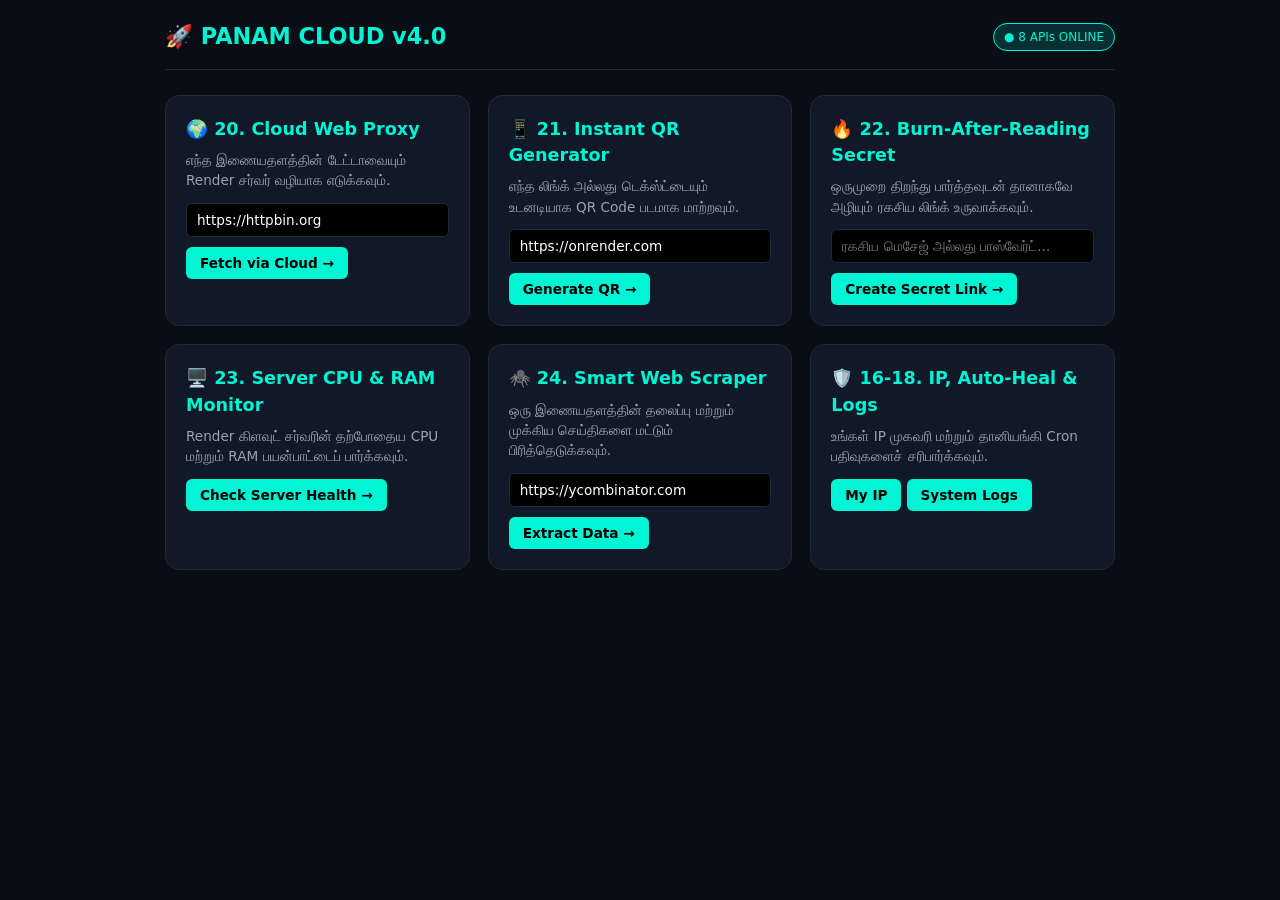
==== commit cb7ce1f9: "Deploy Panam Cloud v4.0: Features 20, 21, 22, 23, 24" ====
--- a/index.html
+++ b/index.html
@@ -3,121 +3,121 @@
 <head>
     <meta charset="UTF-8">
     <meta name="viewport" content="width=device-width, initial-scale=1.0">
-    <title>Panam Ultimate Hub v3.0 | Cloud API & Auto-Heal</title>
+    <title>Panam Ultimate Cloud v4.0 | All-in-One API Hub</title>
     <style>
-        :root {
-            --bg-color: #090d16;
-            --card-bg: #111827;
-            --text-main: #f3f4f6;
-            --text-muted: #9ca3af;
-            --accent: #00f5d4;
-            --accent-hover: #00cbb0;
-            --border-color: #1f2937;
-        }
-        .light-mode {
-            --bg-color: #f8fafc;
-            --card-bg: #ffffff;
-            --text-main: #0f172a;
-            --text-muted: #475569;
-            --accent: #0284c7;
-            --accent-hover: #0369a1;
-            --border-color: #e2e8f0;
-        }
-        * { margin: 0; padding: 0; box-sizing: border-box; font-family: system-ui, -apple-system, sans-serif; transition: 0.3s; }
-        body { background-color: var(--bg-color); color: var(--text-main); line-height: 1.6; padding: 20px; }
-        .container { max-width: 900px; margin: 0 auto; }
-        header { display: flex; justify-content: space-between; align-items: center; padding: 15px 0; border-bottom: 1px solid var(--border-color); margin-bottom: 25px; }
-        .logo { font-size: 1.4rem; font-weight: 800; color: var(--accent); display: flex; align-items: center; gap: 8px; }
-        .status-badge { font-size: 0.7rem; background: rgba(0, 245, 212, 0.15); color: var(--accent); padding: 4px 10px; border-radius: 20px; border: 1px solid var(--accent); }
-        .theme-btn { background: var(--card-bg); color: var(--text-main); border: 1px solid var(--border-color); padding: 8px 14px; border-radius: 8px; cursor: pointer; font-weight: 600; }
-        .hero { text-align: center; padding: 35px 20px; background: var(--card-bg); border-radius: 16px; border: 1px solid var(--border-color); margin-bottom: 25px; }
-        .hero h1 { font-size: 1.9rem; margin-bottom: 12px; }
-        .hero p { color: var(--text-muted); margin-bottom: 20px; font-size: 0.95rem; }
-        .terminal-box { background: #000; border: 1px solid #333; border-radius: 10px; padding: 12px 15px; display: flex; justify-content: space-between; align-items: center; text-align: left; }
-        .terminal-code { color: #00f5d4; font-family: monospace; font-size: 0.85rem; word-break: break-all; }
-        .copy-btn { background: var(--accent); color: #000; border: none; padding: 8px 14px; border-radius: 6px; font-weight: bold; cursor: pointer; margin-left: 10px; white-space: nowrap; }
-        .grid { display: grid; grid-template-columns: repeat(auto-fit, minmax(260px, 1fr)); gap: 18px; margin-bottom: 25px; }
-        .card { background: var(--card-bg); padding: 22px; border-radius: 14px; border: 1px solid var(--border-color); }
-        .card h3 { color: var(--accent); margin-bottom: 8px; font-size: 1.15rem; }
-        .card p { color: var(--text-muted); font-size: 0.9rem; margin-bottom: 15px; }
-        .btn-link { display: inline-block; color: var(--text-main); text-decoration: none; background: var(--bg-color); padding: 8px 14px; border-radius: 6px; border: 1px solid var(--border-color); font-size: 0.85rem; font-weight: 600; cursor: pointer; }
-        .btn-link:hover { border-color: var(--accent); color: var(--accent); }
-        #apiOutput { background: #000; color: #00f5d4; padding: 15px; border-radius: 10px; font-family: monospace; font-size: 0.85rem; margin-bottom: 25px; display: none; white-space: pre-wrap; border: 1px solid var(--accent); }
-        footer { text-align: center; color: var(--text-muted); font-size: 0.8rem; padding-top: 20px; border-top: 1px solid var(--border-color); }
+        :root { --bg: #090d16; --card: #111827; --text: #f3f4f6; --muted: #9ca3af; --accent: #00f5d4; --border: #1f2937; }
+        * { margin: 0; padding: 0; box-sizing: border-box; font-family: system-ui, sans-serif; }
+        body { background: var(--bg); color: var(--text); padding: 20px; line-height: 1.5; }
+        .container { max-width: 950px; margin: auto; }
+        header { display: flex; justify-content: space-between; align-items: center; padding-bottom: 15px; border-bottom: 1px solid var(--border); margin-bottom: 25px; }
+        .logo { font-size: 1.4rem; font-weight: 800; color: var(--accent); }
+        .badge { font-size: 0.75rem; background: rgba(0,245,212,0.15); color: var(--accent); padding: 4px 10px; border-radius: 20px; border: 1px solid var(--accent); }
+        .grid { display: grid; grid-template-columns: repeat(auto-fit, minmax(280px, 1fr)); gap: 18px; margin-bottom: 25px; }
+        .card { background: var(--card); padding: 20px; border-radius: 14px; border: 1px solid var(--border); }
+        .card h3 { color: var(--accent); margin-bottom: 8px; font-size: 1.1rem; }
+        .card p { color: var(--muted); font-size: 0.85rem; margin-bottom: 12px; }
+        input { width: 100%; padding: 8px 10px; border-radius: 6px; border: 1px solid var(--border); background: #000; color: #fff; margin-bottom: 10px; font-size: 0.85rem; }
+        .btn { background: var(--accent); color: #000; border: none; padding: 8px 14px; border-radius: 6px; font-weight: 700; cursor: pointer; font-size: 0.85rem; }
+        #outputBox { background: #000; color: #00f5d4; padding: 15px; border-radius: 10px; font-family: monospace; font-size: 0.85rem; margin-bottom: 25px; display: none; white-space: pre-wrap; border: 1px solid var(--accent); overflow-x: auto; }
+        #qrPreview { display: none; margin-top: 10px; border-radius: 8px; border: 2px solid var(--accent); max-width: 150px; }
     </style>
 </head>
 <body>
-
 <div class="container">
     <header>
-        <div class="logo">🚀 PANAM v3.0 <span class="status-badge">● AUTO-HEAL ACTIVE</span></div>
-        <button class="theme-btn" onclick="toggleTheme()" id="themeBtn">☀️ Light Mode</button>
+        <div class="logo">🚀 PANAM CLOUD v4.0</div>
+        <span class="badge">● 8 APIs ONLINE</span>
     </header>
 
-    <section class="hero">
-        <h1>Panam Cloud API & Termux Hub</h1>
-        <p>சுய-பழுதுபார்ப்பு (Auto-Healing), மைக்ரோ-API மற்றும் தானியங்கி கிரான் ஷெட்யூலர் கொண்ட நவீன கிளவுட் தளம்.</p>
-        
-        <div class="terminal-box">
-            <span class="terminal-code" id="cmdText">curl -sL https://onrender.com | bash</span>
-            <button class="copy-btn" onclick="copyCommand()" id="copyBtn">Copy</button>
-        </div>
-    </section>
+    <div id="outputBox"></div>
 
-    <div id="apiOutput"></div>
-
-    <section class="grid">
+    <div class="grid">
+        <!-- Feature 20 -->
         <div class="card">
-            <h3>🛡️ 16. Auto-Healing Engine</h3>
-            <p>சர்வரில் பிழை ஏற்பட்டாலும் தானாகவே தன்னைச் சரிசெய்து 24/7 இயங்கும் பாதுகாப்பு அமைப்பு.</p>
-            <button class="btn-link" onclick="fetchApi('/api/logs')">Check System Logs →</button>
+            <h3>🌍 20. Cloud Web Proxy</h3>
+            <p>எந்த இணையதளத்தின் டேட்டாவையும் Render சர்வர் வழியாக எடுக்கவும்.</p>
+            <input type="text" id="proxyUrl" value="https://httpbin.org" placeholder="Enter URL">
+            <button class="btn" onclick="runGet('/api/proxy?url=' + encodeURIComponent(document.getElementById('proxyUrl').value))">Fetch via Cloud →</button>
         </div>
 
+        <!-- Feature 21 -->
         <div class="card">
-            <h3>🌐 17. Live IP & Hash APIs</h3>
-            <p>உங்கள் உண்மையான IP முகவரி மற்றும் SHA-256 ரகசியக் குறியீட்டை நொடியில் உருவாக்கும் API.</p>
-            <button class="btn-link" onclick="fetchApi('/api/ip')">Test My IP API →</button>
-            <button class="btn-link" onclick="fetchApi('/api/hash?text=PanamCloud')">Test Hash API →</button>
+            <h3>📱 21. Instant QR Generator</h3>
+            <p>எந்த லிங்க் அல்லது டெக்ஸ்ட்டையும் உடனடியாக QR Code படமாக மாற்றவும்.</p>
+            <input type="text" id="qrText" value="https://onrender.com" placeholder="Enter text or link">
+            <button class="btn" onclick="makeQr()">Generate QR →</button>
+            <br><img id="qrPreview" alt="QR Code">
         </div>
 
+        <!-- Feature 22 -->
         <div class="card">
-            <h3>⏱️ 18. Cloud Cron Scheduler</h3>
-            <p>ஒவ்வொரு 10 நிமிடத்திற்கும் பின்னணியில் தானாகவே சர்வர் ஆரோக்கியத்தைச் சரிபார்க்கும் டைமர்.</p>
-            <a href="/api/logs" target="_blank" class="btn-link">Open Raw JSON Logs ↗</a>
+            <h3>🔥 22. Burn-After-Reading Secret</h3>
+            <p>ஒருமுறை திறந்து பார்த்தவுடன் தானாகவே அழியும் ரகசிய லிங்க் உருவாக்கவும்.</p>
+            <input type="text" id="secretMsg" placeholder="ரகசிய மெசேஜ் அல்லது பாஸ்வேர்ட்...">
+            <button class="btn" onclick="createSecret()">Create Secret Link →</button>
         </div>
-    </section>
 
-    <footer>
-        <p>© 2026 Panam Cloud v3.0 | Auto-Heal, Micro-APIs & Cron Active</p>
-    </footer>
+        <!-- Feature 23 -->
+        <div class="card">
+            <h3>🖥️ 23. Server CPU & RAM Monitor</h3>
+            <p>Render கிளவுட் சர்வரின் தற்போதைய CPU மற்றும் RAM பயன்பாட்டைப் பார்க்கவும்.</p>
+            <button class="btn" onclick="runGet('/api/sysinfo')">Check Server Health →</button>
+        </div>
+
+        <!-- Feature 24 -->
+        <div class="card">
+            <h3>🕷️ 24. Smart Web Scraper</h3>
+            <p>ஒரு இணையதளத்தின் தலைப்பு மற்றும் முக்கிய செய்திகளை மட்டும் பிரித்தெடுக்கவும்.</p>
+            <input type="text" id="scrapeUrl" value="https://ycombinator.com" placeholder="Enter Website URL">
+            <button class="btn" onclick="runGet('/api/scrape?url=' + encodeURIComponent(document.getElementById('scrapeUrl').value))">Extract Data →</button>
+        </div>
+
+        <!-- Features 16, 17, 18 -->
+        <div class="card">
+            <h3>🛡️ 16-18. IP, Auto-Heal & Logs</h3>
+            <p>உங்கள் IP முகவரி மற்றும் தானியங்கி Cron பதிவுகளைச் சரிபார்க்கவும்.</p>
+            <button class="btn" onclick="runGet('/api/ip')">My IP</button>
+            <button class="btn" onclick="runGet('/api/logs')">System Logs</button>
+        </div>
+    </div>
 </div>
 
 <script>
-    function toggleTheme() {
-        document.body.classList.toggle('light-mode');
-        document.getElementById('themeBtn').innerText = document.body.classList.contains('light-mode') ? '🌙 Dark Mode' : '☀️ Light Mode';
+    async function runGet(url) {
+        const box = document.getElementById('outputBox');
+        box.style.display = 'block';
+        box.innerText = '⏳ Processing in Render Cloud...';
+        try {
+            const res = await fetch(url);
+            const data = await res.json();
+            box.innerText = JSON.stringify(data, null, 2);
+            window.scrollTo({ top: 0, behavior: 'smooth' });
+        } catch (e) { box.innerText = '❌ Error connecting to API'; }
     }
 
-    function copyCommand() {
-        navigator.clipboard.writeText(document.getElementById('cmdText').innerText);
-        const btn = document.getElementById('copyBtn');
-        btn.innerText = 'Copied! ✅';
-        setTimeout(() => { btn.innerText = 'Copy'; }, 2000);
+    function makeQr() {
+        const text = encodeURIComponent(document.getElementById('qrText').value);
+        const img = document.getElementById('qrPreview');
+        img.src = '/api/qr?data=' + text;
+        img.style.display = 'block';
     }
 
-    async function fetchApi(endpoint) {
-        const out = document.getElementById('apiOutput');
-        out.style.display = 'block';
-        out.innerText = '⏳ Loading data from ' + endpoint + '...';
-        try {
-            const res = await fetch(endpoint);
-            const data = await res.json();
-            out.innerText = JSON.stringify(data, null, 2);
-        } catch (err) {
-            out.innerText = '❌ Error connecting to API';
-        }
+    async function createSecret() {
+        const text = document.getElementById('secretMsg').value;
+        if (!text) return alert('மெசேஜை உள்ளிடவும்!');
+        const box = document.getElementById('outputBox');
+        box.style.display = 'block';
+        box.innerText = '⏳ Encrypting Secret...';
+        const res = await fetch('/api/secret/create', {
+            method: 'POST',
+            headers: { 'Content-Type': 'application/json' },
+            body: JSON.stringify({ text })
+        });
+        const data = await res.json();
+        box.innerText = JSON.stringify(data, null, 2);
+        document.getElementById('secretMsg').value = '';
+        window.scrollTo({ top: 0, behavior: 'smooth' });
     }
 </script>
-
 </body>
 </html>
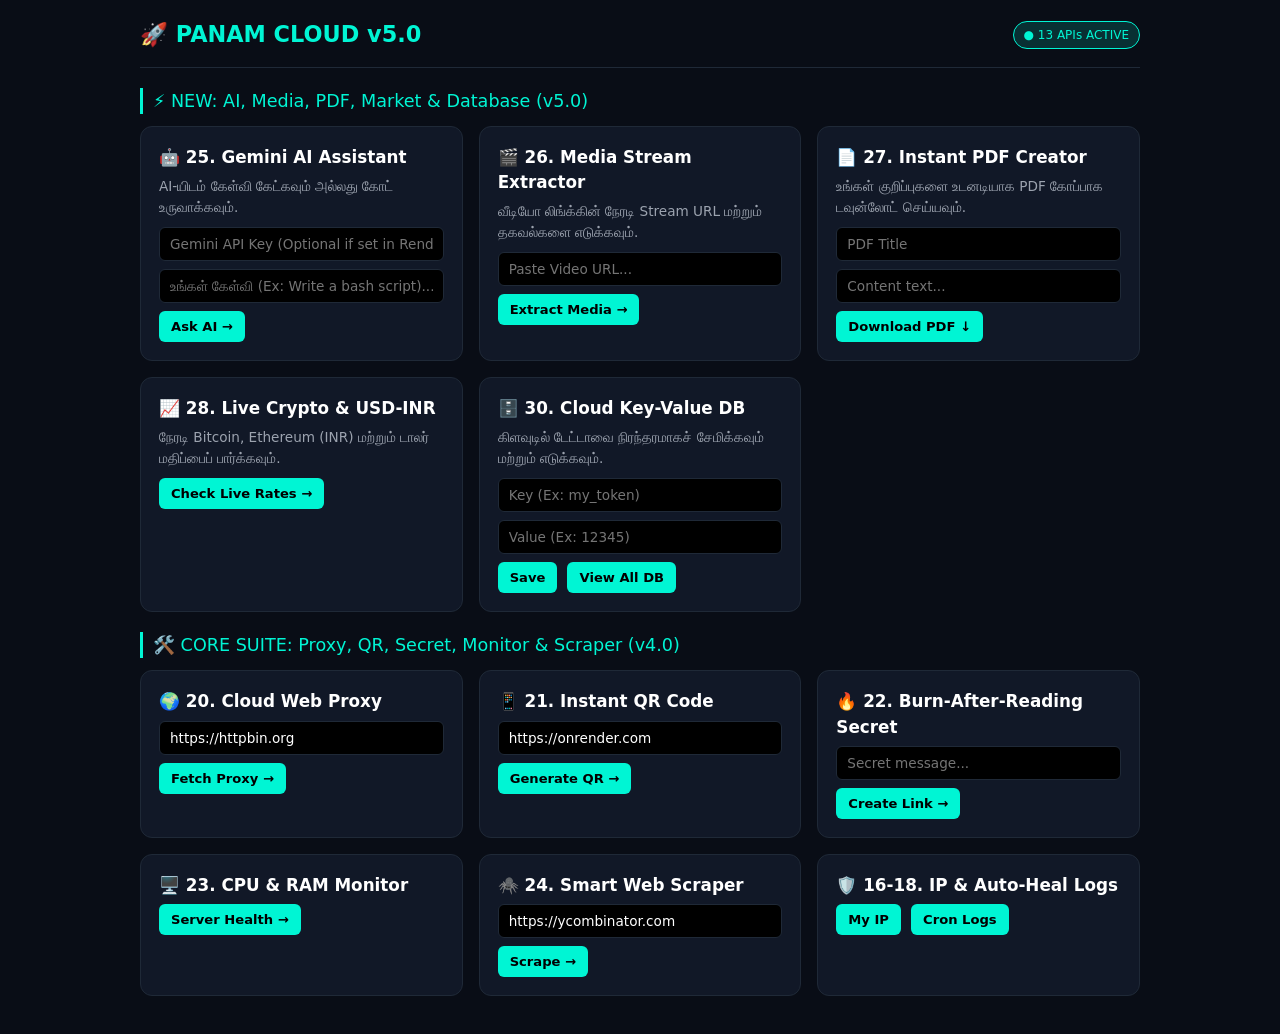
==== commit 263f64d2: "Deploy Panam Cloud v5.0: Combined Old + New 13 APIs" ====
--- a/index.html
+++ b/index.html
@@ -3,81 +3,117 @@
 <head>
     <meta charset="UTF-8">
     <meta name="viewport" content="width=device-width, initial-scale=1.0">
-    <title>Panam Ultimate Cloud v4.0 | All-in-One API Hub</title>
+    <title>Panam Ultimate Cloud v5.0 | 13-in-1 Super Hub</title>
     <style>
         :root { --bg: #090d16; --card: #111827; --text: #f3f4f6; --muted: #9ca3af; --accent: #00f5d4; --border: #1f2937; }
         * { margin: 0; padding: 0; box-sizing: border-box; font-family: system-ui, sans-serif; }
-        body { background: var(--bg); color: var(--text); padding: 20px; line-height: 1.5; }
-        .container { max-width: 950px; margin: auto; }
-        header { display: flex; justify-content: space-between; align-items: center; padding-bottom: 15px; border-bottom: 1px solid var(--border); margin-bottom: 25px; }
+        body { background: var(--bg); color: var(--text); padding: 18px; line-height: 1.5; }
+        .container { max-width: 1000px; margin: auto; }
+        header { display: flex; justify-content: space-between; align-items: center; padding-bottom: 15px; border-bottom: 1px solid var(--border); margin-bottom: 20px; }
         .logo { font-size: 1.4rem; font-weight: 800; color: var(--accent); }
         .badge { font-size: 0.75rem; background: rgba(0,245,212,0.15); color: var(--accent); padding: 4px 10px; border-radius: 20px; border: 1px solid var(--accent); }
-        .grid { display: grid; grid-template-columns: repeat(auto-fit, minmax(280px, 1fr)); gap: 18px; margin-bottom: 25px; }
-        .card { background: var(--card); padding: 20px; border-radius: 14px; border: 1px solid var(--border); }
-        .card h3 { color: var(--accent); margin-bottom: 8px; font-size: 1.1rem; }
-        .card p { color: var(--muted); font-size: 0.85rem; margin-bottom: 12px; }
-        input { width: 100%; padding: 8px 10px; border-radius: 6px; border: 1px solid var(--border); background: #000; color: #fff; margin-bottom: 10px; font-size: 0.85rem; }
-        .btn { background: var(--accent); color: #000; border: none; padding: 8px 14px; border-radius: 6px; font-weight: 700; cursor: pointer; font-size: 0.85rem; }
-        #outputBox { background: #000; color: #00f5d4; padding: 15px; border-radius: 10px; font-family: monospace; font-size: 0.85rem; margin-bottom: 25px; display: none; white-space: pre-wrap; border: 1px solid var(--accent); overflow-x: auto; }
-        #qrPreview { display: none; margin-top: 10px; border-radius: 8px; border: 2px solid var(--accent); max-width: 150px; }
+        .section-title { color: var(--accent); margin: 20px 0 12px; font-size: 1.1rem; border-left: 3px solid var(--accent); padding-left: 10px; }
+        .grid { display: grid; grid-template-columns: repeat(auto-fit, minmax(280px, 1fr)); gap: 16px; margin-bottom: 20px; }
+        .card { background: var(--card); padding: 18px; border-radius: 12px; border: 1px solid var(--border); }
+        .card h3 { color: #fff; margin-bottom: 6px; font-size: 1.05rem; }
+        .card p { color: var(--muted); font-size: 0.85rem; margin-bottom: 10px; }
+        input, textarea { width: 100%; padding: 8px 10px; border-radius: 6px; border: 1px solid var(--border); background: #000; color: #fff; margin-bottom: 8px; font-size: 0.85rem; }
+        .btn { background: var(--accent); color: #000; border: none; padding: 8px 12px; border-radius: 6px; font-weight: 700; cursor: pointer; font-size: 0.82rem; margin-right: 5px; }
+        #outputBox { background: #000; color: #00f5d4; padding: 15px; border-radius: 10px; font-family: monospace; font-size: 0.85rem; margin-bottom: 20px; display: none; white-space: pre-wrap; border: 1px solid var(--accent); overflow-x: auto; }
+        #qrPreview { display: none; margin-top: 10px; border-radius: 8px; border: 2px solid var(--accent); max-width: 140px; }
     </style>
 </head>
 <body>
 <div class="container">
     <header>
-        <div class="logo">🚀 PANAM CLOUD v4.0</div>
-        <span class="badge">● 8 APIs ONLINE</span>
+        <div class="logo">🚀 PANAM CLOUD v5.0</div>
+        <span class="badge">● 13 APIs ACTIVE</span>
     </header>
 
     <div id="outputBox"></div>
 
+    <div class="section-title">⚡ NEW: AI, Media, PDF, Market & Database (v5.0)</div>
     <div class="grid">
-        <!-- Feature 20 -->
+        <!-- 25. AI Assistant -->
+        <div class="card">
+            <h3>🤖 25. Gemini AI Assistant</h3>
+            <p>AI-யிடம் கேள்வி கேட்கவும் அல்லது கோட் உருவாக்கவும்.</p>
+            <input type="password" id="aiKey" placeholder="Gemini API Key (Optional if set in Render)">
+            <input type="text" id="aiPrompt" placeholder="உங்கள் கேள்வி (Ex: Write a bash script)...">
+            <button class="btn" onclick="askAi()">Ask AI →</button>
+        </div>
+
+        <!-- 26. Video Extractor -->
+        <div class="card">
+            <h3>🎬 26. Media Stream Extractor</h3>
+            <p>வீடியோ லிங்க்கின் நேரடி Stream URL மற்றும் தகவல்களை எடுக்கவும்.</p>
+            <input type="text" id="mediaUrl" placeholder="Paste Video URL...">
+            <button class="btn" onclick="runGet('/api/media?url=' + encodeURIComponent(document.getElementById('mediaUrl').value))">Extract Media →</button>
+        </div>
+
+        <!-- 27. PDF Generator -->
+        <div class="card">
+            <h3>📄 27. Instant PDF Creator</h3>
+            <p>உங்கள் குறிப்புகளை உடனடியாக PDF கோப்பாக டவுன்லோட் செய்யவும்.</p>
+            <input type="text" id="pdfTitle" placeholder="PDF Title">
+            <input type="text" id="pdfText" placeholder="Content text...">
+            <button class="btn" onclick="makePdf()">Download PDF ↓</button>
+        </div>
+
+        <!-- 28. Live Market -->
+        <div class="card">
+            <h3>📈 28. Live Crypto & USD-INR</h3>
+            <p>நேரடி Bitcoin, Ethereum (INR) மற்றும் டாலர் மதிப்பைப் பார்க்கவும்.</p>
+            <button class="btn" onclick="runGet('/api/market')">Check Live Rates →</button>
+        </div>
+
+        <!-- 30. Cloud Database -->
+        <div class="card">
+            <h3>🗄️ 30. Cloud Key-Value DB</h3>
+            <p>கிளவுடில் டேட்டாவை நிரந்தரமாகச் சேமிக்கவும் மற்றும் எடுக்கவும்.</p>
+            <input type="text" id="dbKey" placeholder="Key (Ex: my_token)">
+            <input type="text" id="dbVal" placeholder="Value (Ex: 12345)">
+            <button class="btn" onclick="saveDb()">Save</button>
+            <button class="btn" onclick="runGet('/api/db')">View All DB</button>
+        </div>
+    </div>
+
+    <div class="section-title">🛠️ CORE SUITE: Proxy, QR, Secret, Monitor & Scraper (v4.0)</div>
+    <div class="grid">
         <div class="card">
             <h3>🌍 20. Cloud Web Proxy</h3>
-            <p>எந்த இணையதளத்தின் டேட்டாவையும் Render சர்வர் வழியாக எடுக்கவும்.</p>
-            <input type="text" id="proxyUrl" value="https://httpbin.org" placeholder="Enter URL">
-            <button class="btn" onclick="runGet('/api/proxy?url=' + encodeURIComponent(document.getElementById('proxyUrl').value))">Fetch via Cloud →</button>
+            <input type="text" id="proxyUrl" value="https://httpbin.org">
+            <button class="btn" onclick="runGet('/api/proxy?url=' + encodeURIComponent(document.getElementById('proxyUrl').value))">Fetch Proxy →</button>
         </div>
 
-        <!-- Feature 21 -->
         <div class="card">
-            <h3>📱 21. Instant QR Generator</h3>
-            <p>எந்த லிங்க் அல்லது டெக்ஸ்ட்டையும் உடனடியாக QR Code படமாக மாற்றவும்.</p>
-            <input type="text" id="qrText" value="https://onrender.com" placeholder="Enter text or link">
+            <h3>📱 21. Instant QR Code</h3>
+            <input type="text" id="qrText" value="https://onrender.com">
             <button class="btn" onclick="makeQr()">Generate QR →</button>
-            <br><img id="qrPreview" alt="QR Code">
+            <br><img id="qrPreview">
         </div>
 
-        <!-- Feature 22 -->
         <div class="card">
             <h3>🔥 22. Burn-After-Reading Secret</h3>
-            <p>ஒருமுறை திறந்து பார்த்தவுடன் தானாகவே அழியும் ரகசிய லிங்க் உருவாக்கவும்.</p>
-            <input type="text" id="secretMsg" placeholder="ரகசிய மெசேஜ் அல்லது பாஸ்வேர்ட்...">
-            <button class="btn" onclick="createSecret()">Create Secret Link →</button>
+            <input type="text" id="secretMsg" placeholder="Secret message...">
+            <button class="btn" onclick="createSecret()">Create Link →</button>
         </div>
 
-        <!-- Feature 23 -->
         <div class="card">
-            <h3>🖥️ 23. Server CPU & RAM Monitor</h3>
-            <p>Render கிளவுட் சர்வரின் தற்போதைய CPU மற்றும் RAM பயன்பாட்டைப் பார்க்கவும்.</p>
-            <button class="btn" onclick="runGet('/api/sysinfo')">Check Server Health →</button>
+            <h3>🖥️ 23. CPU & RAM Monitor</h3>
+            <button class="btn" onclick="runGet('/api/sysinfo')">Server Health →</button>
         </div>
 
-        <!-- Feature 24 -->
         <div class="card">
             <h3>🕷️ 24. Smart Web Scraper</h3>
-            <p>ஒரு இணையதளத்தின் தலைப்பு மற்றும் முக்கிய செய்திகளை மட்டும் பிரித்தெடுக்கவும்.</p>
-            <input type="text" id="scrapeUrl" value="https://ycombinator.com" placeholder="Enter Website URL">
-            <button class="btn" onclick="runGet('/api/scrape?url=' + encodeURIComponent(document.getElementById('scrapeUrl').value))">Extract Data →</button>
+            <input type="text" id="scrapeUrl" value="https://ycombinator.com">
+            <button class="btn" onclick="runGet('/api/scrape?url=' + encodeURIComponent(document.getElementById('scrapeUrl').value))">Scrape →</button>
         </div>
 
-        <!-- Features 16, 17, 18 -->
         <div class="card">
-            <h3>🛡️ 16-18. IP, Auto-Heal & Logs</h3>
-            <p>உங்கள் IP முகவரி மற்றும் தானியங்கி Cron பதிவுகளைச் சரிபார்க்கவும்.</p>
+            <h3>🛡️ 16-18. IP & Auto-Heal Logs</h3>
             <button class="btn" onclick="runGet('/api/ip')">My IP</button>
-            <button class="btn" onclick="runGet('/api/logs')">System Logs</button>
+            <button class="btn" onclick="runGet('/api/logs')">Cron Logs</button>
         </div>
     </div>
 </div>
@@ -92,30 +128,61 @@
             const data = await res.json();
             box.innerText = JSON.stringify(data, null, 2);
             window.scrollTo({ top: 0, behavior: 'smooth' });
-        } catch (e) { box.innerText = '❌ Error connecting to API'; }
+        } catch (e) { box.innerText = '❌ API Error'; }
+    }
+
+    async function askAi() {
+        const prompt = document.getElementById('aiPrompt').value;
+        const api_key = document.getElementById('aiKey').value;
+        const box = document.getElementById('outputBox');
+        box.style.display = 'block';
+        box.innerText = '🤖 Gemini AI Thinking...';
+        const res = await fetch('/api/ai', {
+            method: 'POST',
+            headers: { 'Content-Type': 'application/json' },
+            body: JSON.stringify({ prompt, api_key })
+        });
+        const data = await res.json();
+        box.innerText = data.ai_response || JSON.stringify(data, null, 2);
+        window.scrollTo({ top: 0, behavior: 'smooth' });
+    }
+
+    function makePdf() {
+        const t = encodeURIComponent(document.getElementById('pdfTitle').value || 'Panam Doc');
+        const c = encodeURIComponent(document.getElementById('pdfText').value || 'Hello World');
+        window.open(`/api/pdf?title=${t}&text=${c}`, '_blank');
+    }
+
+    async function saveDb() {
+        const key = document.getElementById('dbKey').value;
+        const value = document.getElementById('dbVal').value;
+        const box = document.getElementById('outputBox');
+        box.style.display = 'block';
+        const res = await fetch('/api/db', {
+            method: 'POST',
+            headers: { 'Content-Type': 'application/json' },
+            body: JSON.stringify({ key, value })
+        });
+        box.innerText = JSON.stringify(await res.json(), null, 2);
+        window.scrollTo({ top: 0, behavior: 'smooth' });
     }
 
     function makeQr() {
-        const text = encodeURIComponent(document.getElementById('qrText').value);
         const img = document.getElementById('qrPreview');
-        img.src = '/api/qr?data=' + text;
+        img.src = '/api/qr?data=' + encodeURIComponent(document.getElementById('qrText').value);
         img.style.display = 'block';
     }
 
     async function createSecret() {
         const text = document.getElementById('secretMsg').value;
-        if (!text) return alert('மெசேஜை உள்ளிடவும்!');
         const box = document.getElementById('outputBox');
         box.style.display = 'block';
-        box.innerText = '⏳ Encrypting Secret...';
         const res = await fetch('/api/secret/create', {
             method: 'POST',
             headers: { 'Content-Type': 'application/json' },
             body: JSON.stringify({ text })
         });
-        const data = await res.json();
-        box.innerText = JSON.stringify(data, null, 2);
-        document.getElementById('secretMsg').value = '';
+        box.innerText = JSON.stringify(await res.json(), null, 2);
         window.scrollTo({ top: 0, behavior: 'smooth' });
     }
 </script>
